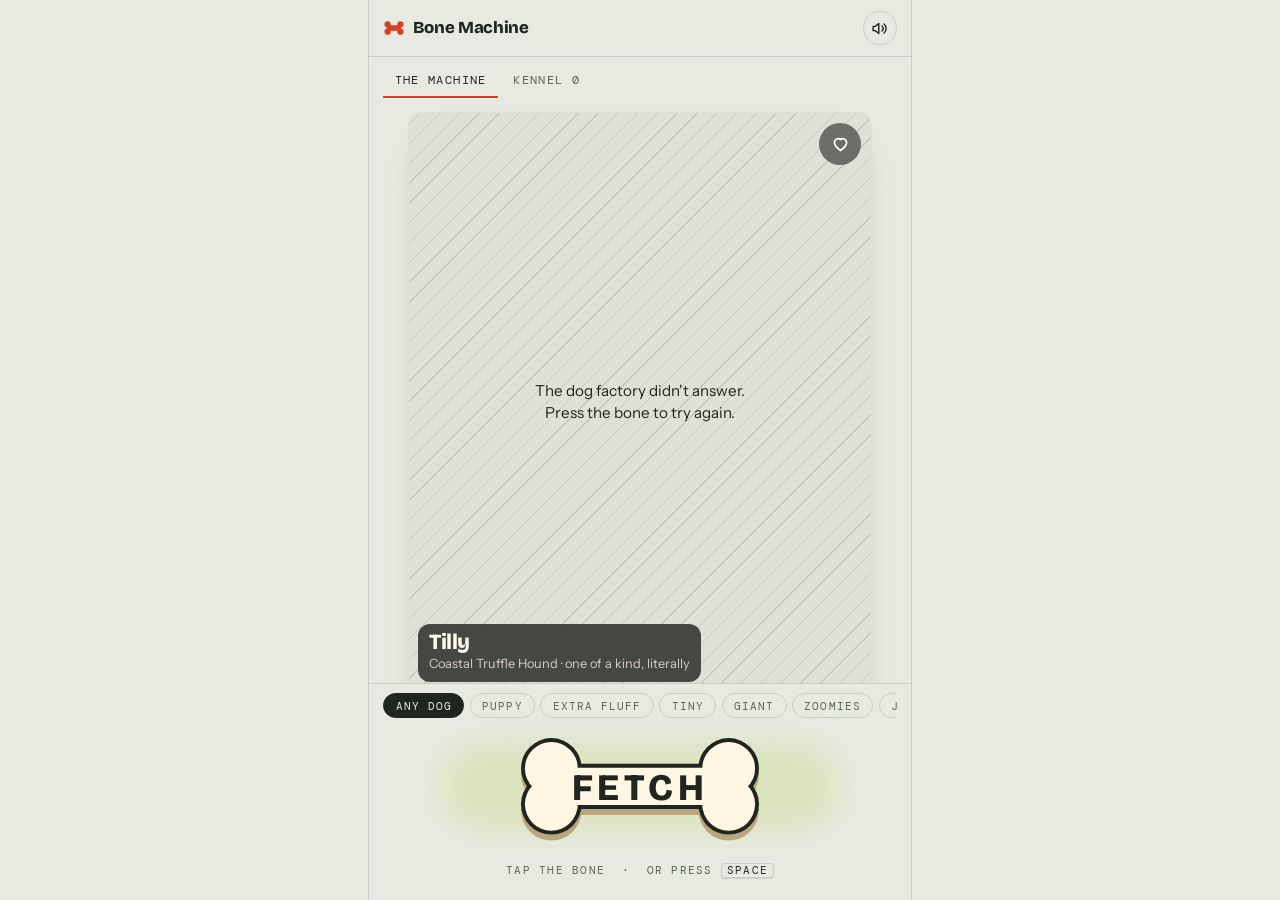
==== index.html @ 5a1c5f30 "Show the generated frame in full, uncropped The square plate was cropping the model's 4:5 output. Th" ====
<!doctype html>
<html lang="en">
<head>
<meta charset="utf-8">
<meta name="viewport" content="width=device-width, initial-scale=1, viewport-fit=cover">
<title>Bone Machine</title>
<meta name="description" content="Press the bone, invent a dog. Every dog is generated from scratch — none of them exist.">
<link rel="manifest" href="manifest.webmanifest">
<link rel="icon" href="icon.svg" type="image/svg+xml">
<meta name="apple-mobile-web-app-capable" content="yes">
<meta name="apple-mobile-web-app-title" content="Bone Machine">
<meta name="theme-color" media="(prefers-color-scheme: light)" content="#e8eae2">
<meta name="theme-color" media="(prefers-color-scheme: dark)" content="#171a16">
<link rel="preconnect" href="https://fonts.googleapis.com">
<link rel="preconnect" href="https://fonts.gstatic.com" crossorigin>
<link rel="preconnect" href="https://image.pollinations.ai">
<link rel="stylesheet" href="https://fonts.googleapis.com/css2?family=Bricolage+Grotesque:opsz,wght@12..96,700;12..96,800&family=DM+Mono:wght@400;500&family=Instrument+Sans:wght@400;500;600&display=swap">
<style>
:root {
  --app:        #e8eae2;
  --surface:    #fffdf7;
  --surface-2:  #dee1d6;
  --ink:        #20261f;
  --ink-soft:   #5a6357;
  --bone:       #fff6e3;
  --bone-edge:  #b9a87f;
  --hydrant:    #d93f26;
  --tennis:     #a8c92f;
  --hairline:   #20261f24;
  --shadow:     0 18px 40px -30px #000000a6;

  --display: "Bricolage Grotesque", "Trebuchet MS", system-ui, sans-serif;
  --body: "Instrument Sans", "Helvetica Neue", Arial, sans-serif;
  --mono: "DM Mono", ui-monospace, "SFMono-Regular", Menlo, monospace;

  --dock-h: 148px;
}

@media (prefers-color-scheme: dark) {
  :root:not([data-theme="light"]) {
    --app:       #171a16;
    --surface:   #21251e;
    --surface-2: #2b3027;
    --ink:       #eef1e7;
    --ink-soft:  #9aa393;
    --bone:      #f6ecd6;
    --bone-edge: #6f6449;
    --hydrant:   #f2664c;
    --tennis:    #c6e25c;
    --hairline:  #eef1e72e;
    --shadow:    0 18px 40px -28px #000000d0;
  }
}
:root[data-theme="dark"] {
  --app:       #171a16;
  --surface:   #21251e;
  --surface-2: #2b3027;
  --ink:       #eef1e7;
  --ink-soft:  #9aa393;
  --bone:      #f6ecd6;
  --bone-edge: #6f6449;
  --hydrant:   #f2664c;
  --tennis:    #c6e25c;
  --hairline:  #eef1e72e;
  --shadow:    0 18px 40px -28px #000000d0;
}

* { box-sizing: border-box; }
html, body { height: 100%; }

body {
  margin: 0;
  background: var(--app);
  color: var(--ink);
  font-family: var(--body);
  line-height: 1.45;
  -webkit-font-smoothing: antialiased;
  overscroll-behavior: none;
}

.app {
  height: 100dvh;
  display: grid;
  grid-template-rows: auto 1fr auto;
  max-width: 34rem;
  margin-inline: auto;
  border-inline: 1px solid var(--hairline);
  min-width: 0;
  overflow: hidden;
}
.app > * { min-width: 0; }
@media (max-width: 36rem) { .app { border-inline: 0; } }

/* ============ top bar ============ */
.topbar {
  display: flex;
  align-items: center;
  gap: .6rem;
  padding: .7rem .9rem;
  padding-top: max(.7rem, env(safe-area-inset-top));
  border-bottom: 1px solid var(--hairline);
  background: var(--app);
}
.wordmark {
  font-family: var(--display);
  font-weight: 800;
  font-size: 1.05rem;
  letter-spacing: -.02em;
  margin-right: auto;
  display: flex;
  align-items: center;
  gap: .45rem;
}
.wordmark svg { width: 22px; height: 22px; color: var(--hydrant); }

.icon-btn {
  appearance: none;
  border: 1px solid var(--hairline);
  background: transparent;
  color: var(--ink);
  border-radius: 999px;
  width: 34px;
  height: 34px;
  display: grid;
  place-items: center;
  cursor: pointer;
  padding: 0;
  transition: background .15s ease, color .15s ease;
}
.icon-btn:hover { background: var(--surface-2); }
.icon-btn svg { width: 17px; height: 17px; }
.icon-btn[aria-pressed="false"] { color: var(--ink-soft); }
.icon-btn:focus-visible, .chip:focus-visible, .tab:focus-visible { outline: 2px solid var(--hydrant); outline-offset: 2px; }

/* ============ tabs ============ */
.tabs {
  display: flex;
  gap: .25rem;
  padding: .55rem .9rem 0;
  background: var(--app);
}
.tab {
  appearance: none;
  border: 0;
  background: none;
  font: inherit;
  font-family: var(--mono);
  font-size: .72rem;
  letter-spacing: .12em;
  text-transform: uppercase;
  color: var(--ink-soft);
  padding: .4rem .7rem;
  border-radius: 999px 999px 0 0;
  cursor: pointer;
  border-bottom: 2px solid transparent;
}
.tab[aria-selected="true"] {
  color: var(--ink);
  border-bottom-color: var(--hydrant);
}

/* ============ stage ============ */
.view { overflow-y: auto; overflow-x: hidden; padding: .9rem; display: none; min-width: 0; }
.view[data-active="true"] { display: block; }

.card {
  /* width follows from the height available, so the 4:5 frame is never letterboxed */
  width: min(100%, calc((100dvh - 20rem) * 0.8));
  margin-inline: auto;
  background: var(--surface);
  border: 1px solid var(--hairline);
  border-radius: 14px;
  overflow: hidden;
  box-shadow: var(--shadow);
}

.plate {
  position: relative;
  /* matches the 896x1120 the model returns, so the whole frame shows uncropped */
  aspect-ratio: 4 / 5;
  background: var(--surface-2);
  overflow: hidden;
}
.plate img {
  position: absolute; inset: 0;
  width: 100%; height: 100%;
  object-fit: contain;
  opacity: 0;
  transition: opacity .5s ease;
}
.plate img.shown { opacity: 1; }

.hatch {
  position: absolute; inset: 0;
  display: grid;
  place-content: center;
  justify-items: center;
  gap: .8rem;
  text-align: center;
  padding: 1.5rem;
  background:
    repeating-linear-gradient(-45deg, transparent 0 13px, var(--hairline) 13px 14px),
    var(--surface-2);
  color: var(--ink-soft);
  font-family: var(--mono);
  font-size: .76rem;
  letter-spacing: .1em;
  text-transform: uppercase;
}
.hatch[hidden] { display: none; }
.hatch span { max-width: 24ch; }
.hatch.error { text-transform: none; letter-spacing: 0; font-family: var(--body); font-size: .95rem; color: var(--ink); }
.hatch.error .paw { display: none; }
.hatch.error .bar { display: none; }

.paw { width: 40px; height: 40px; color: var(--hydrant); animation: trot 1.05s ease-in-out infinite; }
@keyframes trot {
  0%, 100% { transform: translateY(2px) rotate(-9deg); opacity: .4; }
  50%      { transform: translateY(-7px) rotate(7deg); opacity: 1; }
}
.bar {
  width: min(190px, 60%);
  height: 4px;
  border-radius: 999px;
  background: var(--hairline);
  overflow: hidden;
}
.bar i {
  display: block;
  height: 100%;
  width: 38%;
  border-radius: 999px;
  background: var(--hydrant);
  animation: slide 1.5s ease-in-out infinite;
}
@keyframes slide {
  0%   { transform: translateX(-110%); }
  100% { transform: translateX(370%); }
}

.heart {
  position: absolute;
  top: .6rem; right: .6rem;
  width: 42px; height: 42px;
  border-radius: 999px;
  border: 0;
  cursor: pointer;
  display: grid;
  place-items: center;
  background: #0f120e8c;
  backdrop-filter: blur(6px);
  color: #fff;
  transition: transform .15s ease;
}
.heart svg { width: 21px; height: 21px; fill: none; stroke: currentColor; stroke-width: 2; }
.heart[aria-pressed="true"] { color: var(--hydrant); }
.heart[aria-pressed="true"] svg { fill: currentColor; }
.heart:active { transform: scale(.88); }
.heart:focus-visible { outline: 2px solid #fff; outline-offset: 2px; }

/* nameplate — sits on the photo so it never falls below the fold */
.ident {
  position: absolute;
  left: .55rem;
  bottom: .55rem;
  max-width: calc(100% - 1.1rem);
  padding: .45rem .7rem .5rem;
  border-radius: 12px;
  background: #0b0d0ab8;
  backdrop-filter: blur(8px);
  color: #fff9ec;
  pointer-events: none;
}
.dogname {
  font-family: var(--display);
  font-weight: 800;
  font-size: 1.35rem;
  line-height: 1.05;
  letter-spacing: -.02em;
  margin: 0;
  text-wrap: balance;
}
.breed {
  margin: .1rem 0 0;
  color: #fff9ecc4;
  font-size: .8rem;
}

/* trait meters */
.traits {
  display: grid;
  grid-template-columns: 1fr 1fr;
  gap: .45rem .9rem;
  padding: .7rem .95rem .2rem;
}
.trait { display: grid; grid-template-columns: 1fr auto; gap: .15rem .5rem; align-items: center; }
.trait span {
  font-family: var(--mono);
  font-size: .64rem;
  letter-spacing: .12em;
  text-transform: uppercase;
  color: var(--ink-soft);
}
.trait b {
  font-family: var(--mono);
  font-size: .64rem;
  font-weight: 500;
  font-variant-numeric: tabular-nums;
  color: var(--ink);
}
.meter {
  grid-column: 1 / -1;
  height: 5px;
  border-radius: 999px;
  background: var(--surface-2);
  overflow: hidden;
}
.meter i { display: block; height: 100%; border-radius: 999px; background: var(--tennis); transition: width .5s ease; }

.papers {
  display: flex;
  flex-wrap: wrap;
  gap: .4rem;
  padding: .75rem .95rem .95rem;
}
.stat {
  font-family: var(--mono);
  font-size: .66rem;
  letter-spacing: .08em;
  text-transform: uppercase;
  color: var(--ink-soft);
  border: 1px solid var(--hairline);
  border-radius: 999px;
  padding: .25rem .6rem;
  font-variant-numeric: tabular-nums;
}
.stat b { color: var(--ink); font-weight: 500; }

.rowactions {
  display: flex;
  gap: .5rem;
  padding: 0 .95rem .95rem;
}
.ghost {
  flex: 1;
  appearance: none;
  border: 1px solid var(--hairline);
  background: transparent;
  color: var(--ink);
  border-radius: 10px;
  padding: .55rem;
  font: inherit;
  font-size: .85rem;
  cursor: pointer;
  display: flex;
  align-items: center;
  justify-content: center;
  gap: .4rem;
  transition: background .15s ease;
}
.ghost:hover { background: var(--surface-2); }
.ghost:focus-visible { outline: 2px solid var(--hydrant); outline-offset: 2px; }
.ghost svg { width: 15px; height: 15px; }

.recipe {
  width: min(100%, calc((100dvh - 20rem) * 0.8));
  margin: .8rem auto 0;
  padding: .7rem .8rem;
  border: 1px dashed var(--hairline);
  border-radius: 10px;
  font-size: .82rem;
  color: var(--ink-soft);
}
.recipe summary {
  cursor: pointer;
  font-family: var(--mono);
  font-size: .68rem;
  letter-spacing: .12em;
  text-transform: uppercase;
  color: var(--ink);
}
.recipe p { margin: .5rem 0 0; }

/* ============ kennel ============ */
.kennel-grid {
  display: grid;
  grid-template-columns: repeat(auto-fill, minmax(8.5rem, 1fr));
  gap: .65rem;
}
.pup {
  position: relative;
  border: 1px solid var(--hairline);
  border-radius: 12px;
  overflow: hidden;
  background: var(--surface);
  text-align: left;
  padding: 0;
  cursor: pointer;
  font: inherit;
  color: inherit;
  transition: transform .15s ease;
}
.pup:hover { transform: translateY(-3px); }
.pup:focus-visible { outline: 2px solid var(--hydrant); outline-offset: 2px; }
.pup img { width: 100%; aspect-ratio: 1; object-fit: cover; display: block; background: var(--surface-2); }
.pup .who { padding: .45rem .55rem .6rem; }
.pup .who strong { display: block; font-family: var(--display); font-size: .95rem; font-weight: 700; }
.pup .who em { font-style: normal; font-size: .72rem; color: var(--ink-soft); }
.pup .drop {
  position: absolute; top: .35rem; right: .35rem;
  width: 26px; height: 26px; border-radius: 999px;
  border: 0; cursor: pointer;
  background: #0f120eaa; color: #fff;
  display: grid; place-items: center;
  font-size: .8rem; line-height: 1;
}
.empty {
  text-align: center;
  color: var(--ink-soft);
  padding: 3rem 1rem;
  font-size: .95rem;
}
.empty svg { width: 46px; height: 46px; color: var(--bone-edge); margin-bottom: .6rem; }

/* ============ dock ============ */
.dock {
  border-top: 1px solid var(--hairline);
  background: var(--app);
  padding: .55rem .9rem max(.7rem, env(safe-area-inset-bottom));
  display: flex;
  flex-direction: column;
  align-items: center;
  gap: .5rem;
}

.mix {
  display: flex;
  min-width: 0;
  gap: .35rem;
  width: 100%;
  overflow-x: auto;
  scrollbar-width: none;
  padding-bottom: .1rem;
}
.mix::-webkit-scrollbar { display: none; }
.chip {
  flex: none;
  appearance: none;
  border: 1px solid var(--hairline);
  background: transparent;
  color: var(--ink-soft);
  border-radius: 999px;
  padding: .28rem .7rem;
  font-family: var(--mono);
  font-size: .68rem;
  letter-spacing: .1em;
  text-transform: uppercase;
  cursor: pointer;
}
.chip[aria-pressed="true"] {
  background: var(--ink);
  border-color: var(--ink);
  color: var(--app);
}

.bonewrap { position: relative; display: grid; place-items: center; width: 100%; }
.bonewrap::before {
  content: "";
  position: absolute;
  width: 78%;
  height: 74%;
  border-radius: 999px;
  background: var(--tennis);
  opacity: .22;
  filter: blur(18px);
  animation: breathe 2.8s ease-in-out infinite;
}
.bonewrap.busy::before { animation: none; opacity: .1; }
@keyframes breathe {
  0%, 100% { transform: scale(.92); opacity: .16; }
  50%      { transform: scale(1.05); opacity: .32; }
}

.bone {
  position: relative;
  appearance: none;
  border: 0;
  background: none;
  padding: 0;
  cursor: pointer;
  width: min(17.5rem, 74vw);
  color: var(--bone);
  filter: drop-shadow(0 6px 0 var(--bone-edge));
  transition: transform .12s ease, filter .12s ease;
}
.bone svg { display: block; width: 100%; height: auto; }
.bone .outline { fill: var(--ink); }
.bone .body { fill: currentColor; }
.bone .word {
  fill: var(--ink);
  font-family: var(--display);
  font-weight: 800;
  font-size: 48px;
  letter-spacing: .12em;
  text-anchor: middle;
}
.bone:hover { transform: translateY(-2px) rotate(-1.4deg); }
.bone:active { transform: translateY(5px) scaleY(.93); filter: drop-shadow(0 1px 0 var(--bone-edge)); }
.bone:focus-visible { outline: 3px solid var(--hydrant); outline-offset: 7px; border-radius: 999px; }
.bone[disabled] { cursor: progress; opacity: .5; }

.hint {
  font-family: var(--mono);
  font-size: .66rem;
  letter-spacing: .12em;
  text-transform: uppercase;
  color: var(--ink-soft);
}
kbd {
  font-family: var(--mono);
  border: 1px solid var(--hairline);
  border-bottom-width: 2px;
  border-radius: 4px;
  padding: 0 .3rem;
  color: var(--ink);
}

/* ============ toast ============ */
.toast {
  position: fixed;
  left: 50%;
  bottom: calc(var(--dock-h) + 1rem);
  transform: translate(-50%, 12px);
  background: var(--ink);
  color: var(--app);
  font-size: .85rem;
  padding: .5rem .9rem;
  border-radius: 999px;
  opacity: 0;
  pointer-events: none;
  transition: opacity .25s ease, transform .25s ease;
  z-index: 10;
}
.toast.up { opacity: 1; transform: translate(-50%, 0); }

@media (prefers-reduced-motion: reduce) {
  *, *::before, *::after {
    animation-duration: .001ms !important;
    animation-iteration-count: 1 !important;
    transition-duration: .001ms !important;
  }
  .bone:hover, .pup:hover { transform: none; }
}
</style>
</head>
<body>
<div class="app">

  <header class="topbar">
    <div class="wordmark">
      <svg viewBox="0 0 24 24" aria-hidden="true">
        <circle cx="5" cy="8" r="3.4" fill="currentColor"></circle>
        <circle cx="5" cy="16" r="3.4" fill="currentColor"></circle>
        <circle cx="19" cy="8" r="3.4" fill="currentColor"></circle>
        <circle cx="19" cy="16" r="3.4" fill="currentColor"></circle>
        <rect x="4" y="9" width="16" height="6" rx="3" fill="currentColor"></rect>
      </svg>
      Bone Machine
    </div>
    <button class="icon-btn" id="soundBtn" aria-pressed="true" title="Squeak on / off" aria-label="Squeak on or off">
      <svg id="soundIcon" viewBox="0 0 24 24" fill="none" stroke="currentColor" stroke-width="2" stroke-linecap="round" stroke-linejoin="round">
        <path d="M11 5 6 9H3v6h3l5 4z"></path>
        <path id="waves" d="M15.5 8.5a5 5 0 0 1 0 7M18.5 5.5a9 9 0 0 1 0 13"></path>
        <path id="mute" d="M16 9l5 6M21 9l-5 6" style="display:none"></path>
      </svg>
    </button>
  </header>

  <nav class="tabs" role="tablist">
    <button class="tab" id="tabStage" role="tab" aria-selected="true" aria-controls="viewStage">The machine</button>
    <button class="tab" id="tabKennel" role="tab" aria-selected="false" aria-controls="viewKennel">Kennel <span id="kennelCount">0</span></button>
  </nav>

  <main style="overflow:hidden">
    <section class="view" id="viewStage" role="tabpanel" aria-labelledby="tabStage" data-active="true" style="height:100%">
      <article class="card">
        <div class="plate">
          <img id="photo" alt="">
          <div class="hatch" id="hatch">
            <svg class="paw" viewBox="0 0 24 24" aria-hidden="true">
              <ellipse cx="12" cy="16.5" rx="6.2" ry="5" fill="currentColor"></ellipse>
              <circle cx="4.8" cy="10.2" r="2.5" fill="currentColor"></circle>
              <circle cx="9.4" cy="6.4" r="2.6" fill="currentColor"></circle>
              <circle cx="14.6" cy="6.4" r="2.6" fill="currentColor"></circle>
              <circle cx="19.2" cy="10.2" r="2.5" fill="currentColor"></circle>
            </svg>
            <span id="hatchText">Warming up the machine…</span>
            <div class="bar"><i></i></div>
          </div>
          <button class="heart" id="heartBtn" aria-pressed="false" aria-label="Adopt this dog">
            <svg viewBox="0 0 24 24" aria-hidden="true">
              <path d="M12 20s-7-4.6-7-9.6A4.4 4.4 0 0 1 12 7.4a4.4 4.4 0 0 1 7 3C19 15.4 12 20 12 20z"></path>
            </svg>
          </button>

        <div class="ident">
          <h1 class="dogname" id="dogName">&nbsp;</h1>
          <p class="breed" id="dogBreed">&nbsp;</p>
        </div>
        </div>

        <div class="traits" id="traits"></div>

        <div class="papers">
          <span class="stat">Seed <b id="seedTag">—</b></span>
          <span class="stat">Fetched <b id="countTag">000</b></span>
          <span class="stat">Existence <b>0%</b></span>
        </div>

        <div class="rowactions">
          <button class="ghost" id="saveBtn">
            <svg viewBox="0 0 24 24" fill="none" stroke="currentColor" stroke-width="2" stroke-linecap="round" stroke-linejoin="round"><path d="M12 4v11m0 0 4-4m-4 4-4-4M5 19h14"></path></svg>
            Save photo
          </button>
          <button class="ghost" id="linkBtn">
            <svg viewBox="0 0 24 24" fill="none" stroke="currentColor" stroke-width="2" stroke-linecap="round" stroke-linejoin="round"><path d="M10 13a5 5 0 0 0 7 0l3-3a5 5 0 0 0-7-7l-1 1"></path><path d="M14 11a5 5 0 0 0-7 0l-3 3a5 5 0 0 0 7 7l1-1"></path></svg>
            Copy link
          </button>
        </div>
      </article>

      <details class="recipe">
        <summary>The recipe</summary>
        <p id="recipeText">Every dog starts as a sentence. This one hasn't been written yet.</p>
      </details>
    </section>

    <section class="view" id="viewKennel" role="tabpanel" aria-labelledby="tabKennel" style="height:100%">
      <div class="kennel-grid" id="kennelGrid"></div>
      <div class="empty" id="kennelEmpty">
        <svg viewBox="0 0 24 24" aria-hidden="true">
          <circle cx="5" cy="8" r="3.4" fill="currentColor"></circle>
          <circle cx="5" cy="16" r="3.4" fill="currentColor"></circle>
          <circle cx="19" cy="8" r="3.4" fill="currentColor"></circle>
          <circle cx="19" cy="16" r="3.4" fill="currentColor"></circle>
          <rect x="4" y="9" width="16" height="6" rx="3" fill="currentColor"></rect>
        </svg>
        <p>No dogs adopted yet.<br>Tap the heart on one you like and it lives here.</p>
      </div>
    </section>
  </main>

  <footer class="dock">
    <div class="mix" id="mix" role="group" aria-label="Steer the machine">
      <button class="chip" data-mix="any" aria-pressed="true">Any dog</button>
      <button class="chip" data-mix="puppy" aria-pressed="false">Puppy</button>
      <button class="chip" data-mix="fluffy" aria-pressed="false">Extra fluff</button>
      <button class="chip" data-mix="tiny" aria-pressed="false">Tiny</button>
      <button class="chip" data-mix="giant" aria-pressed="false">Giant</button>
      <button class="chip" data-mix="zoomies" aria-pressed="false">Zoomies</button>
      <button class="chip" data-mix="wet" aria-pressed="false">Just bathed</button>
    </div>

    <div class="bonewrap" id="bonewrap">
      <button class="bone" id="boneBtn" aria-label="Generate a new dog">
        <svg viewBox="0 0 360 150" role="presentation">
          <g class="outline">
            <circle cx="66"  cy="52" r="39"></circle>
            <circle cx="66"  cy="98" r="39"></circle>
            <circle cx="294" cy="52" r="39"></circle>
            <circle cx="294" cy="98" r="39"></circle>
            <rect x="52" y="46" width="256" height="58" rx="29"></rect>
          </g>
          <g class="body">
            <circle cx="66"  cy="52" r="34"></circle>
            <circle cx="66"  cy="98" r="34"></circle>
            <circle cx="294" cy="52" r="34"></circle>
            <circle cx="294" cy="98" r="34"></circle>
            <rect x="56" y="51" width="248" height="48" rx="24"></rect>
          </g>
          <text class="word" x="180" y="76" dominant-baseline="central">FETCH</text>
        </svg>
      </button>
    </div>

    <p class="hint" id="hint">Tap the bone &nbsp;·&nbsp; or press <kbd>space</kbd></p>
  </footer>
</div>

<div class="toast" id="toast" role="status" aria-live="polite"></div>

<script>
(function () {
  "use strict";

  /* ------------------------------------------------------------------
   * The generator. Swap this one function to use a different image model
   * — everything downstream only needs a URL that resolves to an image.
   * ------------------------------------------------------------------ */
  function imageUrl(prompt, seed) {
    return "https://image.pollinations.ai/prompt/" + encodeURIComponent(prompt) +
           "?width=896&height=1120&seed=" + seed + "&model=flux&nologo=true&referrer=bonemachine";
  }

  var LOAD_TIMEOUT = 60000;
  var STORE_KEY = "bonemachine.kennel.v1";
  var SOUND_KEY = "bonemachine.squeak";

  /* ---------------------------- vocabulary ---------------------------- */
  var NAMES = ["Biscuit","Marlow","Pepper","Juniper","Waffle","Tuck","Olive","Bramble","Ziggy","Miso",
               "Clover","Rooster","Noodle","Pickle","Sable","Fig","Comet","Hazel","Dumpling","Rye",
               "Moss","Tilly","Bandit","Maple","Gus","Poppy","Otto","Nimbus","Chowder","Wren"];
  var BREED_A = ["Alpine","Coastal","Highland","Velvet","Dusty","Northern","Meadow","Harbor","Autumn",
                 "Marbled","Copper","Midnight","Wandering","Royal","Little","Storm","Sunday"];
  var BREED_B = ["Truffle","Cloud","Thistle","Biscuit","Lantern","Willow","Pebble","Moss","Ember",
                 "Barley","Feather","Bramble","Comet","Honey","Kettle"];
  var BREED_C = ["Hound","Retriever","Spaniel","Terrier","Shepherd","Collie","Setter","Corgi",
                 "Mastiff","Whippet","Doodle","Pointer","Sheepdog"];

  var COATS  = ["long shaggy fur","tight curls","a short velvety coat","a wiry scruffy coat",
                "silky feathered fur","a dense double coat","wavy fleecy fur"];
  var COLORS = ["caramel","silver-grey","inky black with a white blaze","ginger red","chocolate brown",
                "cream and apricot","brindle","speckled blue merle","sandy gold","soot-and-snow patches"];
  var EARS   = ["big floppy ears","perky triangular ears","one ear up and one ear flopped over",
                "tufted feathery ears","small round ears"];
  var SIZES  = ["a tiny lap-sized","a compact medium-sized","a big burly","a lanky long-legged","a stocky barrel-chested"];
  var SCENES = ["sitting in tall summer grass","on a weathered wooden porch","in a sunlit kitchen",
                "on a foggy beach","among fallen autumn leaves","on a quiet city sidewalk",
                "in a field of fresh snow","curled on a wool blanket"];
  var LIGHTS = ["golden hour backlight","soft overcast daylight","warm window light",
                "crisp morning sun","moody blue-hour light"];
  var SHOTS  = ["85mm portrait lens, shallow depth of field","35mm documentary shot",
                "close-up of the face","low eye-level angle"];
  var MOODS  = ["head tilted in curiosity","mid-yawn","tongue out, grinning",
                "alert and serious","sleepy half-closed eyes","ears pricked at something offscreen"];

  var MIXES = {
    any:     {},
    puppy:   { size: "a roly-poly puppy-sized", extra: "very young puppy, oversized paws" },
    fluffy:  { coat: "enormously fluffy cloud-like fur", extra: "freshly groomed, fur catching the light" },
    tiny:    { size: "a palm-sized teacup", extra: "comically small next to everyday objects" },
    giant:   { size: "an enormous bear-sized", extra: "towering, heavy-boned, gentle giant" },
    zoomies: { extra: "sprinting at full tilt, ears flying, motion blur in the background", mood: "wild-eyed with joy" },
    wet:     { extra: "soaking wet after a bath, fur plastered down, wrapped in a striped towel", mood: "deeply unimpressed" }
  };

  /* ---------------------------- tiny helpers ---------------------------- */
  function mulberry32(a) {
    return function () {
      a |= 0; a = a + 0x6D2B79F5 | 0;
      var t = Math.imul(a ^ a >>> 15, 1 | a);
      t = t + Math.imul(t ^ t >>> 7, 61 | t) ^ t;
      return ((t ^ t >>> 14) >>> 0) / 4294967296;
    };
  }
  function pick(rand, list) { return list[Math.floor(rand() * list.length)]; }
  function between(rand, lo, hi) { return lo + Math.floor(rand() * (hi - lo + 1)); }

  /* ---------------------------- invent a dog ---------------------------- */
  function invent(seed, mixKey) {
    var rand = mulberry32(seed);
    var mix = MIXES[mixKey] || {};

    var size  = mix.size || pick(rand, SIZES);
    var coat  = mix.coat || pick(rand, COATS);
    var color = pick(rand, COLORS);
    var ears  = pick(rand, EARS);
    var mood  = mix.mood || pick(rand, MOODS);
    var scene = pick(rand, SCENES);
    var light = pick(rand, LIGHTS);
    var shot  = pick(rand, SHOTS);

    var prompt = "photorealistic photograph of " + size + " dog with " + coat + ", " + color +
      ", " + ears + ", " + mood + ", " + scene + ", " + light + ", " + shot +
      (mix.extra ? ", " + mix.extra : "") +
      ", candid pet photography, sharp focus on the eyes, detailed fur, natural colours, no text, no watermark";

    return {
      seed: seed,
      mix: mixKey,
      name: pick(rand, NAMES),
      breed: pick(rand, BREED_A) + " " + pick(rand, BREED_B) + " " + pick(rand, BREED_C),
      prompt: prompt,
      blurb: "One " + size.replace(/^an? /, "") + " dog, " + coat + " in " + color + ", " + mood + ", " + scene + ".",
      traits: [
        ["Fluff",   between(rand, 20, 100)],
        ["Zoomies", between(rand, 10, 100)],
        ["Bark",    between(rand, 5, 100)],
        ["Snacks",  between(rand, 60, 100)]
      ],
      url: imageUrl(prompt, seed)
    };
  }

  /* ---------------------------- elements ---------------------------- */
  var el = {};
  ["photo","hatch","hatchText","heartBtn","dogName","dogBreed","traits","seedTag","countTag",
   "saveBtn","linkBtn","recipeText","boneBtn","bonewrap","hint","toast","mix","soundBtn",
   "kennelGrid","kennelEmpty","kennelCount","tabStage","tabKennel","viewStage","viewKennel",
   "waves","mute"].forEach(function (id) { el[id] = document.getElementById(id); });

  var current = null;
  var queued = null;      // a dog already generated and waiting in the wings
  var busy = false;
  var fetched = 0;
  var mixKey = "any";
  var squeakOn = true;
  var kennel = [];

  /* ---------------------------- storage ---------------------------- */
  function loadKennel() {
    try {
      var raw = localStorage.getItem(STORE_KEY);
      kennel = raw ? JSON.parse(raw) : [];
      if (!Array.isArray(kennel)) kennel = [];
    } catch (e) { kennel = []; }
  }
  function saveKennel() {
    try { localStorage.setItem(STORE_KEY, JSON.stringify(kennel.slice(0, 60))); } catch (e) {}
  }

  /* ---------------------------- squeak ---------------------------- */
  var audio = null;
  function squeak() {
    if (!squeakOn) return;
    try {
      var Ctx = window.AudioContext || window.webkitAudioContext;
      if (!Ctx) return;
      audio = audio || new Ctx();
      if (audio.state === "suspended") audio.resume();
      var t = audio.currentTime;
      var osc = audio.createOscillator();
      var gain = audio.createGain();
      osc.type = "triangle";
      osc.frequency.setValueAtTime(520, t);
      osc.frequency.exponentialRampToValueAtTime(1180, t + 0.07);
      osc.frequency.exponentialRampToValueAtTime(430, t + 0.2);
      gain.gain.setValueAtTime(0.0001, t);
      gain.gain.exponentialRampToValueAtTime(0.16, t + 0.02);
      gain.gain.exponentialRampToValueAtTime(0.0001, t + 0.24);
      osc.connect(gain).connect(audio.destination);
      osc.start(t);
      osc.stop(t + 0.26);
    } catch (e) { /* a silent squeak is not worth an error */ }
  }

  /* ---------------------------- toast ---------------------------- */
  var toastTimer = null;
  function toast(message) {
    el.toast.textContent = message;
    el.toast.classList.add("up");
    clearTimeout(toastTimer);
    toastTimer = setTimeout(function () { el.toast.classList.remove("up"); }, 2200);
  }

  /* ---------------------------- loading chatter ---------------------------- */
  var CHATTER = ["Choosing a snout…", "Growing fur…", "Attaching ears…", "Adding a wet nose…",
                 "Teaching it to sit…", "Fluffing the tail…", "Adjusting the floof…", "Almost a dog…"];
  var chatterTimer = null;
  function startChatter() {
    var i = 0;
    el.hatchText.textContent = CHATTER[0];
    clearInterval(chatterTimer);
    chatterTimer = setInterval(function () {
      i = (i + 1) % CHATTER.length;
      el.hatchText.textContent = CHATTER[i];
    }, 1900);
  }
  function stopChatter() { clearInterval(chatterTimer); }

  /* ---------------------------- image loading ---------------------------- */
  function loadImage(url) {
    return new Promise(function (resolve, reject) {
      var img = new Image();
      var timer = setTimeout(function () {
        img.src = "";
        reject(new Error("timeout"));
      }, LOAD_TIMEOUT);
      img.onload = function () { clearTimeout(timer); resolve(url); };
      img.onerror = function () { clearTimeout(timer); reject(new Error("failed")); };
      img.src = url;
    });
  }

  /* ---------------------------- rendering ---------------------------- */
  function renderIdent(dog) {
    el.dogName.textContent = dog.name;
    el.dogBreed.textContent = dog.breed + " · one of a kind, literally";
    el.seedTag.textContent = dog.seed;
    el.recipeText.textContent = dog.blurb;
    el.traits.innerHTML = "";
    dog.traits.forEach(function (pair) {
      var wrap = document.createElement("div");
      wrap.className = "trait";
      var label = document.createElement("span");
      label.textContent = pair[0];
      var value = document.createElement("b");
      value.textContent = pair[1];
      var meter = document.createElement("div");
      meter.className = "meter";
      var fill = document.createElement("i");
      fill.style.width = pair[1] + "%";
      meter.appendChild(fill);
      wrap.appendChild(label);
      wrap.appendChild(value);
      wrap.appendChild(meter);
      el.traits.appendChild(wrap);
    });
    el.heartBtn.setAttribute("aria-pressed", String(isAdopted(dog.seed)));
  }

  function showDog(dog, countIt) {
    current = dog;
    stopChatter();
    el.hatch.hidden = true;
    el.hatch.classList.remove("error");
    el.photo.classList.remove("shown");
    el.photo.src = dog.url;
    el.photo.alt = dog.name + ", " + dog.breed + ". " + dog.blurb;
    requestAnimationFrame(function () { el.photo.classList.add("shown"); });
    renderIdent(dog);
    if (countIt) {
      fetched += 1;
      el.countTag.textContent = String(fetched).padStart(3, "0");
    }
  }

  function showWaiting(dog) {
    el.photo.classList.remove("shown");
    el.hatch.hidden = false;
    el.hatch.classList.remove("error");
    startChatter();
    renderIdent(dog);
    el.heartBtn.setAttribute("aria-pressed", "false");
  }

  function showError(message) {
    stopChatter();
    el.hatch.hidden = false;
    el.hatch.classList.add("error");
    el.hatchText.textContent = message;
  }

  /* ---------------------------- the main loop ---------------------------- */
  function newSeed() { return Math.floor(Math.random() * 1e9); }

  function warmNext() {
    var dog = invent(newSeed(), mixKey);
    queued = null;
    loadImage(dog.url).then(function () { queued = dog; }, function () { queued = null; });
  }

  function fetchDog() {
    if (busy) return;
    busy = true;
    el.boneBtn.disabled = true;
    el.bonewrap.classList.add("busy");
    squeak();

    // a dog waiting in the wings appears instantly; otherwise we generate now
    if (queued && queued.mix === mixKey) {
      showDog(queued, true);
      queued = null;
      busy = false;
      el.boneBtn.disabled = false;
      el.bonewrap.classList.remove("busy");
      warmNext();
      return;
    }

    var dog = invent(newSeed(), mixKey);
    showWaiting(dog);

    loadImage(dog.url)
      .then(function () {
        showDog(dog, true);
        warmNext();
      })
      .catch(function (err) {
        showError(err.message === "timeout"
          ? "That one took too long to draw. Press the bone to try again."
          : "The dog factory didn't answer. Check your connection and press the bone again.");
      })
      .then(function () {
        busy = false;
        el.boneBtn.disabled = false;
        el.bonewrap.classList.remove("busy");
      });
  }

  /* ---------------------------- adopting ---------------------------- */
  function isAdopted(seed) {
    return kennel.some(function (d) { return d.seed === seed; });
  }
  function toggleAdopt() {
    if (!current) return;
    if (isAdopted(current.seed)) {
      kennel = kennel.filter(function (d) { return d.seed !== current.seed; });
      el.heartBtn.setAttribute("aria-pressed", "false");
      toast(current.name + " left the kennel");
    } else {
      kennel.unshift({
        seed: current.seed, name: current.name, breed: current.breed,
        url: current.url, blurb: current.blurb, traits: current.traits, mix: current.mix
      });
      el.heartBtn.setAttribute("aria-pressed", "true");
      toast(current.name + " adopted");
    }
    saveKennel();
    renderKennel();
  }

  function renderKennel() {
    el.kennelCount.textContent = kennel.length;
    el.kennelGrid.innerHTML = "";
    el.kennelEmpty.style.display = kennel.length ? "none" : "block";

    kennel.forEach(function (dog) {
      var card = document.createElement("button");
      card.className = "pup";
      card.type = "button";
      card.setAttribute("aria-label", "Show " + dog.name + " on the machine");

      var img = new Image();
      img.src = dog.url;
      img.alt = "";
      img.loading = "lazy";

      var who = document.createElement("div");
      who.className = "who";
      var strong = document.createElement("strong");
      strong.textContent = dog.name;
      var em = document.createElement("em");
      em.textContent = dog.breed;
      who.appendChild(strong);
      who.appendChild(em);

      var drop = document.createElement("button");
      drop.className = "drop";
      drop.type = "button";
      drop.textContent = "×";
      drop.setAttribute("aria-label", "Remove " + dog.name + " from the kennel");
      drop.addEventListener("click", function (event) {
        event.stopPropagation();
        kennel = kennel.filter(function (d) { return d.seed !== dog.seed; });
        saveKennel();
        renderKennel();
        if (current && current.seed === dog.seed) el.heartBtn.setAttribute("aria-pressed", "false");
        toast(dog.name + " left the kennel");
      });

      card.appendChild(img);
      card.appendChild(who);
      card.appendChild(drop);
      card.addEventListener("click", function () {
        showDog(dog, false);
        selectTab("stage");
      });
      el.kennelGrid.appendChild(card);
    });
  }

  /* ---------------------------- tabs ---------------------------- */
  function selectTab(which) {
    var stage = which === "stage";
    el.tabStage.setAttribute("aria-selected", String(stage));
    el.tabKennel.setAttribute("aria-selected", String(!stage));
    el.viewStage.dataset.active = String(stage);
    el.viewKennel.dataset.active = String(!stage);
  }
  el.tabStage.addEventListener("click", function () { selectTab("stage"); });
  el.tabKennel.addEventListener("click", function () { selectTab("kennel"); });

  /* ---------------------------- actions ---------------------------- */
  el.boneBtn.addEventListener("click", fetchDog);
  el.heartBtn.addEventListener("click", toggleAdopt);

  el.saveBtn.addEventListener("click", function () {
    if (!current) return;
    fetch(current.url)
      .then(function (r) { return r.blob(); })
      .then(function (blob) {
        var href = URL.createObjectURL(blob);
        var a = document.createElement("a");
        a.href = href;
        a.download = current.name.toLowerCase() + "-" + current.seed + ".jpg";
        document.body.appendChild(a);
        a.click();
        a.remove();
        setTimeout(function () { URL.revokeObjectURL(href); }, 1000);
        toast("Saved " + current.name);
      })
      .catch(function () {
        window.open(current.url, "_blank", "noopener");
      });
  });

  el.linkBtn.addEventListener("click", function () {
    if (!current) return;
    var write = navigator.clipboard && navigator.clipboard.writeText
      ? navigator.clipboard.writeText(current.url)
      : Promise.reject();
    write.then(
      function () { toast("Link copied — same seed, same dog"); },
      function () { window.open(current.url, "_blank", "noopener"); }
    );
  });

  el.mix.addEventListener("click", function (event) {
    var chip = event.target.closest(".chip");
    if (!chip) return;
    mixKey = chip.dataset.mix;
    Array.prototype.forEach.call(el.mix.querySelectorAll(".chip"), function (c) {
      c.setAttribute("aria-pressed", String(c === chip));
    });
    queued = null;          // the waiting dog no longer matches the mix
    warmNext();
    toast(chip.textContent.trim() + " it is");
  });

  el.soundBtn.addEventListener("click", function () {
    squeakOn = !squeakOn;
    el.soundBtn.setAttribute("aria-pressed", String(squeakOn));
    el.waves.style.display = squeakOn ? "" : "none";
    el.mute.style.display = squeakOn ? "none" : "";
    try { localStorage.setItem(SOUND_KEY, squeakOn ? "1" : "0"); } catch (e) {}
    if (squeakOn) squeak();
  });

  document.addEventListener("keydown", function (event) {
    var tag = document.activeElement && document.activeElement.tagName;
    if (tag === "INPUT" || tag === "TEXTAREA") return;

    if (event.code === "Space" || event.key === " ") {
      event.preventDefault();
      if (document.activeElement !== el.boneBtn) fetchDog();
    } else if (event.key === "f" || event.key === "F") {
      toggleAdopt();
    }
  });

  /* ---------------------------- start ---------------------------- */
  try {
    squeakOn = localStorage.getItem(SOUND_KEY) !== "0";
  } catch (e) {}
  el.soundBtn.setAttribute("aria-pressed", String(squeakOn));
  el.waves.style.display = squeakOn ? "" : "none";
  el.mute.style.display = squeakOn ? "none" : "";

  loadKennel();
  renderKennel();

  var first = invent(newSeed(), mixKey);
  showWaiting(first);
  busy = true;
  el.boneBtn.disabled = true;
  loadImage(first.url)
    .then(function () { showDog(first, true); warmNext(); })
    .catch(function () { showError("The dog factory didn't answer. Press the bone to try again."); })
    .then(function () { busy = false; el.boneBtn.disabled = false; });
})();
</script>
</body>
</html>
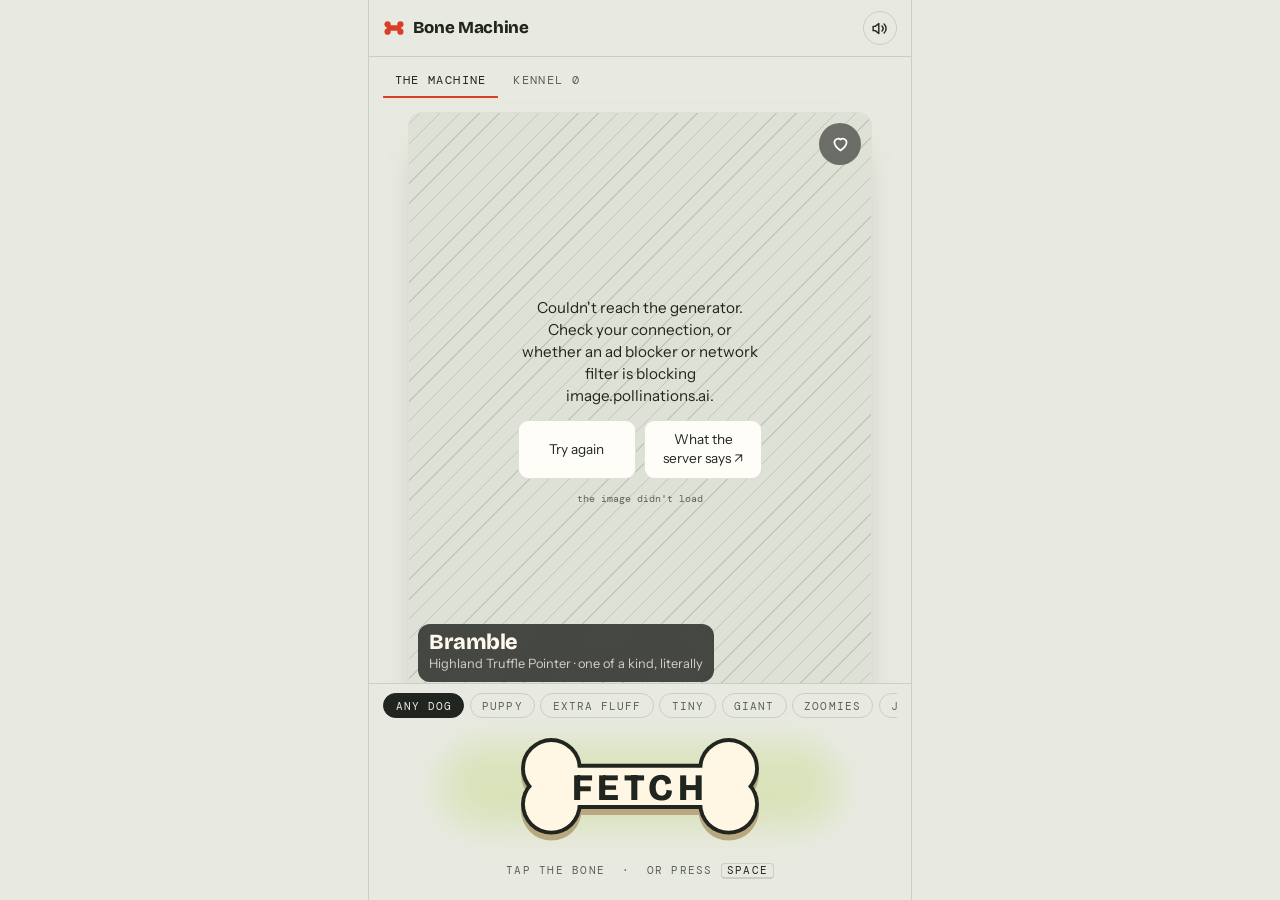
==== commit ebbbb83d: "Diagnose and recover from generator failures The single request shape gave up silently on any failur" ====
--- a/index.html
+++ b/index.html
@@ -213,6 +213,20 @@
 .hatch.error .paw { display: none; }
 .hatch.error .bar { display: none; }
 
+.fixit { display: flex; gap: .5rem; width: min(22rem, 100%); }
+.fixit[hidden] { display: none; }
+.fixit .ghost { background: var(--surface); text-decoration: none; }
+.detail {
+  font-family: var(--mono);
+  font-size: .64rem;
+  letter-spacing: 0;
+  text-transform: none;
+  color: var(--ink-soft);
+  max-width: 28ch;
+  overflow-wrap: anywhere;
+}
+.hatch:not(.error) .fixit, .hatch:not(.error) .detail { display: none; }
+
 .paw { width: 40px; height: 40px; color: var(--hydrant); animation: trot 1.05s ease-in-out infinite; }
 @keyframes trot {
   0%, 100% { transform: translateY(2px) rotate(-9deg); opacity: .4; }
@@ -596,6 +610,11 @@
             </svg>
             <span id="hatchText">Warming up the machine…</span>
             <div class="bar"><i></i></div>
+            <div class="fixit" id="fixit" hidden>
+              <button class="ghost" type="button" id="retryBtn">Try again</button>
+              <a class="ghost" id="rawLink" target="_blank" rel="noopener">What the server says ↗</a>
+            </div>
+            <code class="detail" id="detail"></code>
           </div>
           <button class="heart" id="heartBtn" aria-pressed="false" aria-label="Adopt this dog">
             <svg viewBox="0 0 24 24" aria-hidden="true">
@@ -697,12 +716,22 @@
    * The generator. Swap this one function to use a different image model
    * — everything downstream only needs a URL that resolves to an image.
    * ------------------------------------------------------------------ */
-  function imageUrl(prompt, seed) {
-    return "https://image.pollinations.ai/prompt/" + encodeURIComponent(prompt) +
-           "?width=896&height=1120&seed=" + seed + "&model=flux&nologo=true&referrer=bonemachine";
-  }
-
-  var LOAD_TIMEOUT = 60000;
+  var W = 768, H = 960;   // 4:5, and both multiples of 64 — some backends reject other sizes
+
+  function candidatesFor(prompt, seed) {
+    var p = encodeURIComponent(prompt);
+    var base = "https://image.pollinations.ai/prompt/" + p;
+    var size = "width=" + W + "&height=" + H + "&seed=" + seed;
+    // tried in order: if the service rejects one shape of request, the next is simpler
+    return [
+      base + "?" + size + "&model=flux&nologo=true&referrer=bonemachine",
+      base + "?" + size + "&nologo=true",
+      base + "?" + size,
+      base + "?seed=" + seed
+    ];
+  }
+
+  var LOAD_TIMEOUT = 45000;
   var STORE_KEY = "bonemachine.kennel.v1";
   var SOUND_KEY = "bonemachine.squeak";
 
@@ -775,6 +804,8 @@
       (mix.extra ? ", " + mix.extra : "") +
       ", candid pet photography, sharp focus on the eyes, detailed fur, natural colours, no text, no watermark";
 
+    var urls = candidatesFor(prompt, seed);
+
     return {
       seed: seed,
       mix: mixKey,
@@ -788,7 +819,8 @@
         ["Bark",    between(rand, 5, 100)],
         ["Snacks",  between(rand, 60, 100)]
       ],
-      url: imageUrl(prompt, seed)
+      url: urls[0],
+      candidates: urls
     };
   }
 
@@ -797,7 +829,7 @@
   ["photo","hatch","hatchText","heartBtn","dogName","dogBreed","traits","seedTag","countTag",
    "saveBtn","linkBtn","recipeText","boneBtn","bonewrap","hint","toast","mix","soundBtn",
    "kennelGrid","kennelEmpty","kennelCount","tabStage","tabKennel","viewStage","viewKennel",
-   "waves","mute"].forEach(function (id) { el[id] = document.getElementById(id); });
+   "waves","mute","fixit","detail","rawLink","retryBtn"].forEach(function (id) { el[id] = document.getElementById(id); });
 
   var current = null;
   var queued = null;      // a dog already generated and waiting in the wings
@@ -869,6 +901,80 @@
   function stopChatter() { clearInterval(chatterTimer); }
 
   /* ---------------------------- image loading ---------------------------- */
+  // Reads the response so a failure can name itself (429, 402, 500...).
+  // Where CORS hides that, ok comes back null and we just let <img> try.
+  function probe(url) {
+    if (!window.fetch) return Promise.resolve({ ok: null });
+    var controller = window.AbortController ? new AbortController() : null;
+    var timer = setTimeout(function () { if (controller) controller.abort(); }, LOAD_TIMEOUT);
+    return fetch(url, controller ? { signal: controller.signal } : undefined)
+      .then(function (res) {
+        clearTimeout(timer);
+        if (res.ok) return res.blob().then(function (blob) { return { ok: true, blob: blob }; },
+                                           function () { return { ok: null }; });
+        return res.text().then(function (body) {
+          return { ok: false, status: res.status, detail: (body || "").slice(0, 140) };
+        }, function () {
+          return { ok: false, status: res.status, detail: "" };
+        });
+      }, function () {
+        clearTimeout(timer);
+        return { ok: null };
+      });
+  }
+
+  function resolveImage(dog) {
+    var list = dog.candidates;
+    var trouble = [];
+
+    function attempt(i) {
+      if (i >= list.length) {
+        var err = new Error("exhausted");
+        err.trouble = trouble;
+        return Promise.reject(err);
+      }
+      var url = list[i];
+      return probe(url).then(function (result) {
+        if (result.ok === false) {
+          trouble.push("HTTP " + result.status + (result.detail ? " — " + result.detail : ""));
+          return attempt(i + 1);
+        }
+        if (result.ok === true) {
+          dog.url = url;
+          return { display: URL.createObjectURL(result.blob), blob: true };
+        }
+        return loadImage(url).then(function () {
+          dog.url = url;
+          return { display: url, blob: false };
+        }, function (err) {
+          trouble.push(err.message === "timeout" ? "timed out" : "the image didn't load");
+          return attempt(i + 1);
+        });
+      });
+    }
+    return attempt(0);
+  }
+
+  function explain(err) {
+    var notes = (err && err.trouble) || [];
+    var joined = notes.join(" ");
+    if (/HTTP 429/.test(joined)) {
+      return ["The generator is busy right now (429).", "Wait a few seconds and press the bone again.", notes[0]];
+    }
+    if (/HTTP 40[12358]/.test(joined)) {
+      return ["The generator turned the request down.", "It may now need an account or a key — see the note below.", notes[0]];
+    }
+    if (/HTTP 5/.test(joined)) {
+      return ["The generator hit an error of its own.", "Press the bone to try again.", notes[0]];
+    }
+    if (/timed out/.test(joined)) {
+      return ["That dog took too long to draw.", "Press the bone to try again.", notes[0]];
+    }
+    return ["Couldn't reach the generator.",
+            "Check your connection, or whether an ad blocker or network filter is blocking image.pollinations.ai.",
+            notes[0] || "no response"];
+  }
+
   function loadImage(url) {
     return new Promise(function (resolve, reject) {
       var img = new Image();
@@ -909,13 +1015,21 @@
     el.heartBtn.setAttribute("aria-pressed", String(isAdopted(dog.seed)));
   }
 
-  function showDog(dog, countIt) {
+  var lastObjectUrl = null;
+  function releaseLater(url) {
+    if (url && url.indexOf("blob:") === 0) setTimeout(function () { URL.revokeObjectURL(url); }, 1000);
+  }
+
+  function showDog(dog, countIt, display) {
     current = dog;
+    current.display = display || dog.url;
     stopChatter();
     el.hatch.hidden = true;
     el.hatch.classList.remove("error");
     el.photo.classList.remove("shown");
-    el.photo.src = dog.url;
+    if (lastObjectUrl && lastObjectUrl !== current.display) releaseLater(lastObjectUrl);
+    lastObjectUrl = current.display.indexOf("blob:") === 0 ? current.display : null;
+    el.photo.src = current.display;
     el.photo.alt = dog.name + ", " + dog.breed + ". " + dog.blurb;
     requestAnimationFrame(function () { el.photo.classList.add("shown"); });
     renderIdent(dog);
@@ -926,6 +1040,9 @@
   }
 
   function showWaiting(dog) {
+    current = dog;
+    el.fixit.hidden = true;
+    el.detail.textContent = "";
     el.photo.classList.remove("shown");
     el.hatch.hidden = false;
     el.hatch.classList.remove("error");
@@ -934,11 +1051,15 @@
     el.heartBtn.setAttribute("aria-pressed", "false");
   }
 
-  function showError(message) {
+  function showError(err) {
+    var said = explain(err);
     stopChatter();
     el.hatch.hidden = false;
     el.hatch.classList.add("error");
-    el.hatchText.textContent = message;
+    el.hatchText.textContent = said[0] + " " + said[1];
+    el.detail.textContent = said[2] || "";
+    el.rawLink.href = (current && current.candidates ? current.candidates[0] : "#");
+    el.fixit.hidden = false;
   }
 
   /* ---------------------------- the main loop ---------------------------- */
@@ -946,8 +1067,12 @@
 
   function warmNext() {
     var dog = invent(newSeed(), mixKey);
+    if (queued) releaseLater(queued.display);
     queued = null;
-    loadImage(dog.url).then(function () { queued = dog; }, function () { queued = null; });
+    resolveImage(dog).then(
+      function (res) { queued = { dog: dog, display: res.display }; },
+      function () { queued = null; }
+    );
   }
 
   function fetchDog() {
@@ -958,8 +1083,8 @@
     squeak();
 
     // a dog waiting in the wings appears instantly; otherwise we generate now
-    if (queued && queued.mix === mixKey) {
-      showDog(queued, true);
+    if (queued && queued.dog.mix === mixKey) {
+      showDog(queued.dog, true, queued.display);
       queued = null;
       busy = false;
       el.boneBtn.disabled = false;
@@ -971,16 +1096,12 @@
     var dog = invent(newSeed(), mixKey);
     showWaiting(dog);
 
-    loadImage(dog.url)
-      .then(function () {
-        showDog(dog, true);
+    resolveImage(dog)
+      .then(function (res) {
+        showDog(dog, true, res.display);
         warmNext();
       })
-      .catch(function (err) {
-        showError(err.message === "timeout"
-          ? "That one took too long to draw. Press the bone to try again."
-          : "The dog factory didn't answer. Check your connection and press the bone again.");
-      })
+      .catch(function (err) { showError(err); })
       .then(function () {
         busy = false;
         el.boneBtn.disabled = false;
@@ -1073,21 +1194,24 @@
 
   /* ---------------------------- actions ---------------------------- */
   el.boneBtn.addEventListener("click", fetchDog);
+  el.retryBtn.addEventListener("click", fetchDog);
   el.heartBtn.addEventListener("click", toggleAdopt);
 
   el.saveBtn.addEventListener("click", function () {
     if (!current) return;
-    fetch(current.url)
-      .then(function (r) { return r.blob(); })
+    var have = current.display && current.display.indexOf("blob:") === 0
+      ? Promise.resolve(null)
+      : fetch(current.url).then(function (r) { return r.blob(); });
+    have
       .then(function (blob) {
-        var href = URL.createObjectURL(blob);
+        var href = blob ? URL.createObjectURL(blob) : current.display;
         var a = document.createElement("a");
         a.href = href;
         a.download = current.name.toLowerCase() + "-" + current.seed + ".jpg";
         document.body.appendChild(a);
         a.click();
         a.remove();
-        setTimeout(function () { URL.revokeObjectURL(href); }, 1000);
+        if (blob) setTimeout(function () { URL.revokeObjectURL(href); }, 1000);
         toast("Saved " + current.name);
       })
       .catch(function () {
@@ -1113,6 +1237,7 @@
     Array.prototype.forEach.call(el.mix.querySelectorAll(".chip"), function (c) {
       c.setAttribute("aria-pressed", String(c === chip));
     });
+    if (queued) releaseLater(queued.display);
     queued = null;          // the waiting dog no longer matches the mix
     warmNext();
     toast(chip.textContent.trim() + " it is");
@@ -1154,9 +1279,9 @@
   showWaiting(first);
   busy = true;
   el.boneBtn.disabled = true;
-  loadImage(first.url)
-    .then(function () { showDog(first, true); warmNext(); })
-    .catch(function () { showError("The dog factory didn't answer. Press the bone to try again."); })
+  resolveImage(first)
+    .then(function (res) { showDog(first, true, res.display); warmNext(); })
+    .catch(function (err) { showError(err); })
     .then(function () { busy = false; el.boneBtn.disabled = false; });
 })();
 </script>
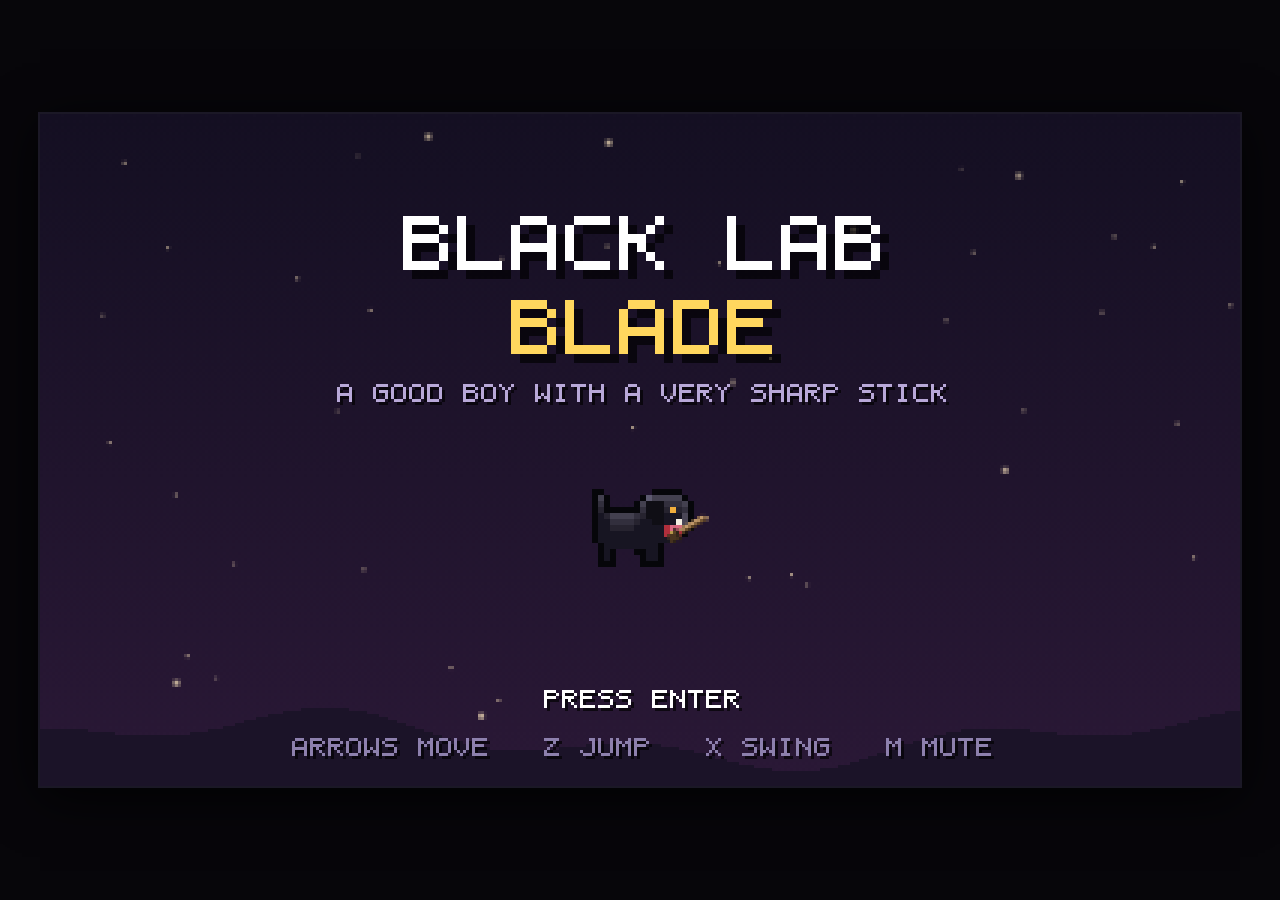
==== commit 715070e7: "Add Black Lab Blade, an action platformer A complete browser game: a black lab who fights through tw" ====
--- a/index.html
+++ b/index.html
@@ -1,1289 +1,35 @@
-<!doctype html>
+<!DOCTYPE html>
 <html lang="en">
 <head>
 <meta charset="utf-8">
-<meta name="viewport" content="width=device-width, initial-scale=1, viewport-fit=cover">
-<title>Bone Machine</title>
-<meta name="description" content="Press the bone, invent a dog. Every dog is generated from scratch — none of them exist.">
-<link rel="manifest" href="manifest.webmanifest">
-<link rel="icon" href="icon.svg" type="image/svg+xml">
-<meta name="apple-mobile-web-app-capable" content="yes">
-<meta name="apple-mobile-web-app-title" content="Bone Machine">
-<meta name="theme-color" media="(prefers-color-scheme: light)" content="#e8eae2">
-<meta name="theme-color" media="(prefers-color-scheme: dark)" content="#171a16">
-<link rel="preconnect" href="https://fonts.googleapis.com">
-<link rel="preconnect" href="https://fonts.gstatic.com" crossorigin>
-<link rel="preconnect" href="https://image.pollinations.ai">
-<link rel="stylesheet" href="https://fonts.googleapis.com/css2?family=Bricolage+Grotesque:opsz,wght@12..96,700;12..96,800&family=DM+Mono:wght@400;500&family=Instrument+Sans:wght@400;500;600&display=swap">
-<style>
-:root {
-  --app:        #e8eae2;
-  --surface:    #fffdf7;
-  --surface-2:  #dee1d6;
-  --ink:        #20261f;
-  --ink-soft:   #5a6357;
-  --bone:       #fff6e3;
-  --bone-edge:  #b9a87f;
-  --hydrant:    #d93f26;
-  --tennis:     #a8c92f;
-  --hairline:   #20261f24;
-  --shadow:     0 18px 40px -30px #000000a6;
-
-  --display: "Bricolage Grotesque", "Trebuchet MS", system-ui, sans-serif;
-  --body: "Instrument Sans", "Helvetica Neue", Arial, sans-serif;
-  --mono: "DM Mono", ui-monospace, "SFMono-Regular", Menlo, monospace;
-
-  --dock-h: 148px;
-}
-
-@media (prefers-color-scheme: dark) {
-  :root:not([data-theme="light"]) {
-    --app:       #171a16;
-    --surface:   #21251e;
-    --surface-2: #2b3027;
-    --ink:       #eef1e7;
-    --ink-soft:  #9aa393;
-    --bone:      #f6ecd6;
-    --bone-edge: #6f6449;
-    --hydrant:   #f2664c;
-    --tennis:    #c6e25c;
-    --hairline:  #eef1e72e;
-    --shadow:    0 18px 40px -28px #000000d0;
-  }
-}
-:root[data-theme="dark"] {
-  --app:       #171a16;
-  --surface:   #21251e;
-  --surface-2: #2b3027;
-  --ink:       #eef1e7;
-  --ink-soft:  #9aa393;
-  --bone:      #f6ecd6;
-  --bone-edge: #6f6449;
-  --hydrant:   #f2664c;
-  --tennis:    #c6e25c;
-  --hairline:  #eef1e72e;
-  --shadow:    0 18px 40px -28px #000000d0;
-}
-
-* { box-sizing: border-box; }
-html, body { height: 100%; }
-
-body {
-  margin: 0;
-  background: var(--app);
-  color: var(--ink);
-  font-family: var(--body);
-  line-height: 1.45;
-  -webkit-font-smoothing: antialiased;
-  overscroll-behavior: none;
-}
-
-.app {
-  height: 100dvh;
-  display: grid;
-  grid-template-rows: auto 1fr auto;
-  max-width: 34rem;
-  margin-inline: auto;
-  border-inline: 1px solid var(--hairline);
-  min-width: 0;
-  overflow: hidden;
-}
-.app > * { min-width: 0; }
-@media (max-width: 36rem) { .app { border-inline: 0; } }
-
-/* ============ top bar ============ */
-.topbar {
-  display: flex;
-  align-items: center;
-  gap: .6rem;
-  padding: .7rem .9rem;
-  padding-top: max(.7rem, env(safe-area-inset-top));
-  border-bottom: 1px solid var(--hairline);
-  background: var(--app);
-}
-.wordmark {
-  font-family: var(--display);
-  font-weight: 800;
-  font-size: 1.05rem;
-  letter-spacing: -.02em;
-  margin-right: auto;
-  display: flex;
-  align-items: center;
-  gap: .45rem;
-}
-.wordmark svg { width: 22px; height: 22px; color: var(--hydrant); }
-
-.icon-btn {
-  appearance: none;
-  border: 1px solid var(--hairline);
-  background: transparent;
-  color: var(--ink);
-  border-radius: 999px;
-  width: 34px;
-  height: 34px;
-  display: grid;
-  place-items: center;
-  cursor: pointer;
-  padding: 0;
-  transition: background .15s ease, color .15s ease;
-}
-.icon-btn:hover { background: var(--surface-2); }
-.icon-btn svg { width: 17px; height: 17px; }
-.icon-btn[aria-pressed="false"] { color: var(--ink-soft); }
-.icon-btn:focus-visible, .chip:focus-visible, .tab:focus-visible { outline: 2px solid var(--hydrant); outline-offset: 2px; }
-
-/* ============ tabs ============ */
-.tabs {
-  display: flex;
-  gap: .25rem;
-  padding: .55rem .9rem 0;
-  background: var(--app);
-}
-.tab {
-  appearance: none;
-  border: 0;
-  background: none;
-  font: inherit;
-  font-family: var(--mono);
-  font-size: .72rem;
-  letter-spacing: .12em;
-  text-transform: uppercase;
-  color: var(--ink-soft);
-  padding: .4rem .7rem;
-  border-radius: 999px 999px 0 0;
-  cursor: pointer;
-  border-bottom: 2px solid transparent;
-}
-.tab[aria-selected="true"] {
-  color: var(--ink);
-  border-bottom-color: var(--hydrant);
-}
-
-/* ============ stage ============ */
-.view { overflow-y: auto; overflow-x: hidden; padding: .9rem; display: none; min-width: 0; }
-.view[data-active="true"] { display: block; }
-
-.card {
-  /* width follows from the height available, so the 4:5 frame is never letterboxed */
-  width: min(100%, calc((100dvh - 20rem) * 0.8));
-  margin-inline: auto;
-  background: var(--surface);
-  border: 1px solid var(--hairline);
-  border-radius: 14px;
-  overflow: hidden;
-  box-shadow: var(--shadow);
-}
-
-.plate {
-  position: relative;
-  /* matches the 896x1120 the model returns, so the whole frame shows uncropped */
-  aspect-ratio: 4 / 5;
-  background: var(--surface-2);
-  overflow: hidden;
-}
-.plate img {
-  position: absolute; inset: 0;
-  width: 100%; height: 100%;
-  object-fit: contain;
-  opacity: 0;
-  transition: opacity .5s ease;
-}
-.plate img.shown { opacity: 1; }
-
-.hatch {
-  position: absolute; inset: 0;
-  display: grid;
-  place-content: center;
-  justify-items: center;
-  gap: .8rem;
-  text-align: center;
-  padding: 1.5rem;
-  background:
-    repeating-linear-gradient(-45deg, transparent 0 13px, var(--hairline) 13px 14px),
-    var(--surface-2);
-  color: var(--ink-soft);
-  font-family: var(--mono);
-  font-size: .76rem;
-  letter-spacing: .1em;
-  text-transform: uppercase;
-}
-.hatch[hidden] { display: none; }
-.hatch span { max-width: 24ch; }
-.hatch.error { text-transform: none; letter-spacing: 0; font-family: var(--body); font-size: .95rem; color: var(--ink); }
-.hatch.error .paw { display: none; }
-.hatch.error .bar { display: none; }
-
-.fixit { display: flex; gap: .5rem; width: min(22rem, 100%); }
-.fixit[hidden] { display: none; }
-.fixit .ghost { background: var(--surface); text-decoration: none; }
-.detail {
-  font-family: var(--mono);
-  font-size: .64rem;
-  letter-spacing: 0;
-  text-transform: none;
-  color: var(--ink-soft);
-  max-width: 28ch;
-  overflow-wrap: anywhere;
-}
-.hatch:not(.error) .fixit, .hatch:not(.error) .detail { display: none; }
-
-.paw { width: 40px; height: 40px; color: var(--hydrant); animation: trot 1.05s ease-in-out infinite; }
-@keyframes trot {
-  0%, 100% { transform: translateY(2px) rotate(-9deg); opacity: .4; }
-  50%      { transform: translateY(-7px) rotate(7deg); opacity: 1; }
-}
-.bar {
-  width: min(190px, 60%);
-  height: 4px;
-  border-radius: 999px;
-  background: var(--hairline);
-  overflow: hidden;
-}
-.bar i {
-  display: block;
-  height: 100%;
-  width: 38%;
-  border-radius: 999px;
-  background: var(--hydrant);
-  animation: slide 1.5s ease-in-out infinite;
-}
-@keyframes slide {
-  0%   { transform: translateX(-110%); }
-  100% { transform: translateX(370%); }
-}
-
-.heart {
-  position: absolute;
-  top: .6rem; right: .6rem;
-  width: 42px; height: 42px;
-  border-radius: 999px;
-  border: 0;
-  cursor: pointer;
-  display: grid;
-  place-items: center;
-  background: #0f120e8c;
-  backdrop-filter: blur(6px);
-  color: #fff;
-  transition: transform .15s ease;
-}
-.heart svg { width: 21px; height: 21px; fill: none; stroke: currentColor; stroke-width: 2; }
-.heart[aria-pressed="true"] { color: var(--hydrant); }
-.heart[aria-pressed="true"] svg { fill: currentColor; }
-.heart:active { transform: scale(.88); }
-.heart:focus-visible { outline: 2px solid #fff; outline-offset: 2px; }
-
-/* nameplate — sits on the photo so it never falls below the fold */
-.ident {
-  position: absolute;
-  left: .55rem;
-  bottom: .55rem;
-  max-width: calc(100% - 1.1rem);
-  padding: .45rem .7rem .5rem;
-  border-radius: 12px;
-  background: #0b0d0ab8;
-  backdrop-filter: blur(8px);
-  color: #fff9ec;
-  pointer-events: none;
-}
-.dogname {
-  font-family: var(--display);
-  font-weight: 800;
-  font-size: 1.35rem;
-  line-height: 1.05;
-  letter-spacing: -.02em;
-  margin: 0;
-  text-wrap: balance;
-}
-.breed {
-  margin: .1rem 0 0;
-  color: #fff9ecc4;
-  font-size: .8rem;
-}
-
-/* trait meters */
-.traits {
-  display: grid;
-  grid-template-columns: 1fr 1fr;
-  gap: .45rem .9rem;
-  padding: .7rem .95rem .2rem;
-}
-.trait { display: grid; grid-template-columns: 1fr auto; gap: .15rem .5rem; align-items: center; }
-.trait span {
-  font-family: var(--mono);
-  font-size: .64rem;
-  letter-spacing: .12em;
-  text-transform: uppercase;
-  color: var(--ink-soft);
-}
-.trait b {
-  font-family: var(--mono);
-  font-size: .64rem;
-  font-weight: 500;
-  font-variant-numeric: tabular-nums;
-  color: var(--ink);
-}
-.meter {
-  grid-column: 1 / -1;
-  height: 5px;
-  border-radius: 999px;
-  background: var(--surface-2);
-  overflow: hidden;
-}
-.meter i { display: block; height: 100%; border-radius: 999px; background: var(--tennis); transition: width .5s ease; }
-
-.papers {
-  display: flex;
-  flex-wrap: wrap;
-  gap: .4rem;
-  padding: .75rem .95rem .95rem;
-}
-.stat {
-  font-family: var(--mono);
-  font-size: .66rem;
-  letter-spacing: .08em;
-  text-transform: uppercase;
-  color: var(--ink-soft);
-  border: 1px solid var(--hairline);
-  border-radius: 999px;
-  padding: .25rem .6rem;
-  font-variant-numeric: tabular-nums;
-}
-.stat b { color: var(--ink); font-weight: 500; }
-
-.rowactions {
-  display: flex;
-  gap: .5rem;
-  padding: 0 .95rem .95rem;
-}
-.ghost {
-  flex: 1;
-  appearance: none;
-  border: 1px solid var(--hairline);
-  background: transparent;
-  color: var(--ink);
-  border-radius: 10px;
-  padding: .55rem;
-  font: inherit;
-  font-size: .85rem;
-  cursor: pointer;
-  display: flex;
-  align-items: center;
-  justify-content: center;
-  gap: .4rem;
-  transition: background .15s ease;
-}
-.ghost:hover { background: var(--surface-2); }
-.ghost:focus-visible { outline: 2px solid var(--hydrant); outline-offset: 2px; }
-.ghost svg { width: 15px; height: 15px; }
-
-.recipe {
-  width: min(100%, calc((100dvh - 20rem) * 0.8));
-  margin: .8rem auto 0;
-  padding: .7rem .8rem;
-  border: 1px dashed var(--hairline);
-  border-radius: 10px;
-  font-size: .82rem;
-  color: var(--ink-soft);
-}
-.recipe summary {
-  cursor: pointer;
-  font-family: var(--mono);
-  font-size: .68rem;
-  letter-spacing: .12em;
-  text-transform: uppercase;
-  color: var(--ink);
-}
-.recipe p { margin: .5rem 0 0; }
-
-/* ============ kennel ============ */
-.kennel-grid {
-  display: grid;
-  grid-template-columns: repeat(auto-fill, minmax(8.5rem, 1fr));
-  gap: .65rem;
-}
-.pup {
-  position: relative;
-  border: 1px solid var(--hairline);
-  border-radius: 12px;
-  overflow: hidden;
-  background: var(--surface);
-  text-align: left;
-  padding: 0;
-  cursor: pointer;
-  font: inherit;
-  color: inherit;
-  transition: transform .15s ease;
-}
-.pup:hover { transform: translateY(-3px); }
-.pup:focus-visible { outline: 2px solid var(--hydrant); outline-offset: 2px; }
-.pup img { width: 100%; aspect-ratio: 1; object-fit: cover; display: block; background: var(--surface-2); }
-.pup .who { padding: .45rem .55rem .6rem; }
-.pup .who strong { display: block; font-family: var(--display); font-size: .95rem; font-weight: 700; }
-.pup .who em { font-style: normal; font-size: .72rem; color: var(--ink-soft); }
-.pup .drop {
-  position: absolute; top: .35rem; right: .35rem;
-  width: 26px; height: 26px; border-radius: 999px;
-  border: 0; cursor: pointer;
-  background: #0f120eaa; color: #fff;
-  display: grid; place-items: center;
-  font-size: .8rem; line-height: 1;
-}
-.empty {
-  text-align: center;
-  color: var(--ink-soft);
-  padding: 3rem 1rem;
-  font-size: .95rem;
-}
-.empty svg { width: 46px; height: 46px; color: var(--bone-edge); margin-bottom: .6rem; }
-
-/* ============ dock ============ */
-.dock {
-  border-top: 1px solid var(--hairline);
-  background: var(--app);
-  padding: .55rem .9rem max(.7rem, env(safe-area-inset-bottom));
-  display: flex;
-  flex-direction: column;
-  align-items: center;
-  gap: .5rem;
-}
-
-.mix {
-  display: flex;
-  min-width: 0;
-  gap: .35rem;
-  width: 100%;
-  overflow-x: auto;
-  scrollbar-width: none;
-  padding-bottom: .1rem;
-}
-.mix::-webkit-scrollbar { display: none; }
-.chip {
-  flex: none;
-  appearance: none;
-  border: 1px solid var(--hairline);
-  background: transparent;
-  color: var(--ink-soft);
-  border-radius: 999px;
-  padding: .28rem .7rem;
-  font-family: var(--mono);
-  font-size: .68rem;
-  letter-spacing: .1em;
-  text-transform: uppercase;
-  cursor: pointer;
-}
-.chip[aria-pressed="true"] {
-  background: var(--ink);
-  border-color: var(--ink);
-  color: var(--app);
-}
-
-.bonewrap { position: relative; display: grid; place-items: center; width: 100%; }
-.bonewrap::before {
-  content: "";
-  position: absolute;
-  width: 78%;
-  height: 74%;
-  border-radius: 999px;
-  background: var(--tennis);
-  opacity: .22;
-  filter: blur(18px);
-  animation: breathe 2.8s ease-in-out infinite;
-}
-.bonewrap.busy::before { animation: none; opacity: .1; }
-@keyframes breathe {
-  0%, 100% { transform: scale(.92); opacity: .16; }
-  50%      { transform: scale(1.05); opacity: .32; }
-}
-
-.bone {
-  position: relative;
-  appearance: none;
-  border: 0;
-  background: none;
-  padding: 0;
-  cursor: pointer;
-  width: min(17.5rem, 74vw);
-  color: var(--bone);
-  filter: drop-shadow(0 6px 0 var(--bone-edge));
-  transition: transform .12s ease, filter .12s ease;
-}
-.bone svg { display: block; width: 100%; height: auto; }
-.bone .outline { fill: var(--ink); }
-.bone .body { fill: currentColor; }
-.bone .word {
-  fill: var(--ink);
-  font-family: var(--display);
-  font-weight: 800;
-  font-size: 48px;
-  letter-spacing: .12em;
-  text-anchor: middle;
-}
-.bone:hover { transform: translateY(-2px) rotate(-1.4deg); }
-.bone:active { transform: translateY(5px) scaleY(.93); filter: drop-shadow(0 1px 0 var(--bone-edge)); }
-.bone:focus-visible { outline: 3px solid var(--hydrant); outline-offset: 7px; border-radius: 999px; }
-.bone[disabled] { cursor: progress; opacity: .5; }
-
-.hint {
-  font-family: var(--mono);
-  font-size: .66rem;
-  letter-spacing: .12em;
-  text-transform: uppercase;
-  color: var(--ink-soft);
-}
-kbd {
-  font-family: var(--mono);
-  border: 1px solid var(--hairline);
-  border-bottom-width: 2px;
-  border-radius: 4px;
-  padding: 0 .3rem;
-  color: var(--ink);
-}
-
-/* ============ toast ============ */
-.toast {
-  position: fixed;
-  left: 50%;
-  bottom: calc(var(--dock-h) + 1rem);
-  transform: translate(-50%, 12px);
-  background: var(--ink);
-  color: var(--app);
-  font-size: .85rem;
-  padding: .5rem .9rem;
-  border-radius: 999px;
-  opacity: 0;
-  pointer-events: none;
-  transition: opacity .25s ease, transform .25s ease;
-  z-index: 10;
-}
-.toast.up { opacity: 1; transform: translate(-50%, 0); }
-
-@media (prefers-reduced-motion: reduce) {
-  *, *::before, *::after {
-    animation-duration: .001ms !important;
-    animation-iteration-count: 1 !important;
-    transition-duration: .001ms !important;
-  }
-  .bone:hover, .pup:hover { transform: none; }
-}
-</style>
+<meta name="viewport" content="width=device-width,initial-scale=1,user-scalable=no,viewport-fit=cover">
+<title>Black Lab Blade</title>
+<link rel="stylesheet" href="src/style.css">
 </head>
 <body>
-<div class="app">
-
-  <header class="topbar">
-    <div class="wordmark">
-      <svg viewBox="0 0 24 24" aria-hidden="true">
-        <circle cx="5" cy="8" r="3.4" fill="currentColor"></circle>
-        <circle cx="5" cy="16" r="3.4" fill="currentColor"></circle>
-        <circle cx="19" cy="8" r="3.4" fill="currentColor"></circle>
-        <circle cx="19" cy="16" r="3.4" fill="currentColor"></circle>
-        <rect x="4" y="9" width="16" height="6" rx="3" fill="currentColor"></rect>
-      </svg>
-      Bone Machine
+  <div id="wrap">
+    <canvas id="screen" width="400" height="224"></canvas>
+    <div id="touch" class="hidden">
+      <div class="pad">
+        <button class="tbtn" data-key="left">&#9664;</button>
+        <button class="tbtn" data-key="right">&#9654;</button>
+      </div>
+      <div class="acts">
+        <button class="tbtn" data-key="attack">SWING</button>
+        <button class="tbtn" data-key="jump">JUMP</button>
+      </div>
     </div>
-    <button class="icon-btn" id="soundBtn" aria-pressed="true" title="Squeak on / off" aria-label="Squeak on or off">
-      <svg id="soundIcon" viewBox="0 0 24 24" fill="none" stroke="currentColor" stroke-width="2" stroke-linecap="round" stroke-linejoin="round">
-        <path d="M11 5 6 9H3v6h3l5 4z"></path>
-        <path id="waves" d="M15.5 8.5a5 5 0 0 1 0 7M18.5 5.5a9 9 0 0 1 0 13"></path>
-        <path id="mute" d="M16 9l5 6M21 9l-5 6" style="display:none"></path>
-      </svg>
-    </button>
-  </header>
-
-  <nav class="tabs" role="tablist">
-    <button class="tab" id="tabStage" role="tab" aria-selected="true" aria-controls="viewStage">The machine</button>
-    <button class="tab" id="tabKennel" role="tab" aria-selected="false" aria-controls="viewKennel">Kennel <span id="kennelCount">0</span></button>
-  </nav>
-
-  <main style="overflow:hidden">
-    <section class="view" id="viewStage" role="tabpanel" aria-labelledby="tabStage" data-active="true" style="height:100%">
-      <article class="card">
-        <div class="plate">
-          <img id="photo" alt="">
-          <div class="hatch" id="hatch">
-            <svg class="paw" viewBox="0 0 24 24" aria-hidden="true">
-              <ellipse cx="12" cy="16.5" rx="6.2" ry="5" fill="currentColor"></ellipse>
-              <circle cx="4.8" cy="10.2" r="2.5" fill="currentColor"></circle>
-              <circle cx="9.4" cy="6.4" r="2.6" fill="currentColor"></circle>
-              <circle cx="14.6" cy="6.4" r="2.6" fill="currentColor"></circle>
-              <circle cx="19.2" cy="10.2" r="2.5" fill="currentColor"></circle>
-            </svg>
-            <span id="hatchText">Warming up the machine…</span>
-            <div class="bar"><i></i></div>
-            <div class="fixit" id="fixit" hidden>
-              <button class="ghost" type="button" id="retryBtn">Try again</button>
-              <a class="ghost" id="rawLink" target="_blank" rel="noopener">What the server says ↗</a>
-            </div>
-            <code class="detail" id="detail"></code>
-          </div>
-          <button class="heart" id="heartBtn" aria-pressed="false" aria-label="Adopt this dog">
-            <svg viewBox="0 0 24 24" aria-hidden="true">
-              <path d="M12 20s-7-4.6-7-9.6A4.4 4.4 0 0 1 12 7.4a4.4 4.4 0 0 1 7 3C19 15.4 12 20 12 20z"></path>
-            </svg>
-          </button>
-
-        <div class="ident">
-          <h1 class="dogname" id="dogName">&nbsp;</h1>
-          <p class="breed" id="dogBreed">&nbsp;</p>
-        </div>
-        </div>
-
-        <div class="traits" id="traits"></div>
-
-        <div class="papers">
-          <span class="stat">Seed <b id="seedTag">—</b></span>
-          <span class="stat">Fetched <b id="countTag">000</b></span>
-          <span class="stat">Existence <b>0%</b></span>
-        </div>
-
-        <div class="rowactions">
-          <button class="ghost" id="saveBtn">
-            <svg viewBox="0 0 24 24" fill="none" stroke="currentColor" stroke-width="2" stroke-linecap="round" stroke-linejoin="round"><path d="M12 4v11m0 0 4-4m-4 4-4-4M5 19h14"></path></svg>
-            Save photo
-          </button>
-          <button class="ghost" id="linkBtn">
-            <svg viewBox="0 0 24 24" fill="none" stroke="currentColor" stroke-width="2" stroke-linecap="round" stroke-linejoin="round"><path d="M10 13a5 5 0 0 0 7 0l3-3a5 5 0 0 0-7-7l-1 1"></path><path d="M14 11a5 5 0 0 0-7 0l-3 3a5 5 0 0 0 7 7l1-1"></path></svg>
-            Copy link
-          </button>
-        </div>
-      </article>
-
-      <details class="recipe">
-        <summary>The recipe</summary>
-        <p id="recipeText">Every dog starts as a sentence. This one hasn't been written yet.</p>
-      </details>
-    </section>
-
-    <section class="view" id="viewKennel" role="tabpanel" aria-labelledby="tabKennel" style="height:100%">
-      <div class="kennel-grid" id="kennelGrid"></div>
-      <div class="empty" id="kennelEmpty">
-        <svg viewBox="0 0 24 24" aria-hidden="true">
-          <circle cx="5" cy="8" r="3.4" fill="currentColor"></circle>
-          <circle cx="5" cy="16" r="3.4" fill="currentColor"></circle>
-          <circle cx="19" cy="8" r="3.4" fill="currentColor"></circle>
-          <circle cx="19" cy="16" r="3.4" fill="currentColor"></circle>
-          <rect x="4" y="9" width="16" height="6" rx="3" fill="currentColor"></rect>
-        </svg>
-        <p>No dogs adopted yet.<br>Tap the heart on one you like and it lives here.</p>
-      </div>
-    </section>
-  </main>
-
-  <footer class="dock">
-    <div class="mix" id="mix" role="group" aria-label="Steer the machine">
-      <button class="chip" data-mix="any" aria-pressed="true">Any dog</button>
-      <button class="chip" data-mix="puppy" aria-pressed="false">Puppy</button>
-      <button class="chip" data-mix="fluffy" aria-pressed="false">Extra fluff</button>
-      <button class="chip" data-mix="tiny" aria-pressed="false">Tiny</button>
-      <button class="chip" data-mix="giant" aria-pressed="false">Giant</button>
-      <button class="chip" data-mix="zoomies" aria-pressed="false">Zoomies</button>
-      <button class="chip" data-mix="wet" aria-pressed="false">Just bathed</button>
-    </div>
-
-    <div class="bonewrap" id="bonewrap">
-      <button class="bone" id="boneBtn" aria-label="Generate a new dog">
-        <svg viewBox="0 0 360 150" role="presentation">
-          <g class="outline">
-            <circle cx="66"  cy="52" r="39"></circle>
-            <circle cx="66"  cy="98" r="39"></circle>
-            <circle cx="294" cy="52" r="39"></circle>
-            <circle cx="294" cy="98" r="39"></circle>
-            <rect x="52" y="46" width="256" height="58" rx="29"></rect>
-          </g>
-          <g class="body">
-            <circle cx="66"  cy="52" r="34"></circle>
-            <circle cx="66"  cy="98" r="34"></circle>
-            <circle cx="294" cy="52" r="34"></circle>
-            <circle cx="294" cy="98" r="34"></circle>
-            <rect x="56" y="51" width="248" height="48" rx="24"></rect>
-          </g>
-          <text class="word" x="180" y="76" dominant-baseline="central">FETCH</text>
-        </svg>
-      </button>
-    </div>
-
-    <p class="hint" id="hint">Tap the bone &nbsp;·&nbsp; or press <kbd>space</kbd></p>
-  </footer>
-</div>
-
-<div class="toast" id="toast" role="status" aria-live="polite"></div>
-
-<script>
-(function () {
-  "use strict";
-
-  /* ------------------------------------------------------------------
-   * The generator. Swap this one function to use a different image model
-   * — everything downstream only needs a URL that resolves to an image.
-   * ------------------------------------------------------------------ */
-  var W = 768, H = 960;   // 4:5, and both multiples of 64 — some backends reject other sizes
-
-  function candidatesFor(prompt, seed) {
-    var p = encodeURIComponent(prompt);
-    var base = "https://image.pollinations.ai/prompt/" + p;
-    var size = "width=" + W + "&height=" + H + "&seed=" + seed;
-    // tried in order: if the service rejects one shape of request, the next is simpler
-    return [
-      base + "?" + size + "&model=flux&nologo=true&referrer=bonemachine",
-      base + "?" + size + "&nologo=true",
-      base + "?" + size,
-      base + "?seed=" + seed
-    ];
-  }
-
-  var LOAD_TIMEOUT = 45000;
-  var STORE_KEY = "bonemachine.kennel.v1";
-  var SOUND_KEY = "bonemachine.squeak";
-
-  /* ---------------------------- vocabulary ---------------------------- */
-  var NAMES = ["Biscuit","Marlow","Pepper","Juniper","Waffle","Tuck","Olive","Bramble","Ziggy","Miso",
-               "Clover","Rooster","Noodle","Pickle","Sable","Fig","Comet","Hazel","Dumpling","Rye",
-               "Moss","Tilly","Bandit","Maple","Gus","Poppy","Otto","Nimbus","Chowder","Wren"];
-  var BREED_A = ["Alpine","Coastal","Highland","Velvet","Dusty","Northern","Meadow","Harbor","Autumn",
-                 "Marbled","Copper","Midnight","Wandering","Royal","Little","Storm","Sunday"];
-  var BREED_B = ["Truffle","Cloud","Thistle","Biscuit","Lantern","Willow","Pebble","Moss","Ember",
-                 "Barley","Feather","Bramble","Comet","Honey","Kettle"];
-  var BREED_C = ["Hound","Retriever","Spaniel","Terrier","Shepherd","Collie","Setter","Corgi",
-                 "Mastiff","Whippet","Doodle","Pointer","Sheepdog"];
-
-  var COATS  = ["long shaggy fur","tight curls","a short velvety coat","a wiry scruffy coat",
-                "silky feathered fur","a dense double coat","wavy fleecy fur"];
-  var COLORS = ["caramel","silver-grey","inky black with a white blaze","ginger red","chocolate brown",
-                "cream and apricot","brindle","speckled blue merle","sandy gold","soot-and-snow patches"];
-  var EARS   = ["big floppy ears","perky triangular ears","one ear up and one ear flopped over",
-                "tufted feathery ears","small round ears"];
-  var SIZES  = ["a tiny lap-sized","a compact medium-sized","a big burly","a lanky long-legged","a stocky barrel-chested"];
-  var SCENES = ["sitting in tall summer grass","on a weathered wooden porch","in a sunlit kitchen",
-                "on a foggy beach","among fallen autumn leaves","on a quiet city sidewalk",
-                "in a field of fresh snow","curled on a wool blanket"];
-  var LIGHTS = ["golden hour backlight","soft overcast daylight","warm window light",
-                "crisp morning sun","moody blue-hour light"];
-  var SHOTS  = ["85mm portrait lens, shallow depth of field","35mm documentary shot",
-                "close-up of the face","low eye-level angle"];
-  var MOODS  = ["head tilted in curiosity","mid-yawn","tongue out, grinning",
-                "alert and serious","sleepy half-closed eyes","ears pricked at something offscreen"];
-
-  var MIXES = {
-    any:     {},
-    puppy:   { size: "a roly-poly puppy-sized", extra: "very young puppy, oversized paws" },
-    fluffy:  { coat: "enormously fluffy cloud-like fur", extra: "freshly groomed, fur catching the light" },
-    tiny:    { size: "a palm-sized teacup", extra: "comically small next to everyday objects" },
-    giant:   { size: "an enormous bear-sized", extra: "towering, heavy-boned, gentle giant" },
-    zoomies: { extra: "sprinting at full tilt, ears flying, motion blur in the background", mood: "wild-eyed with joy" },
-    wet:     { extra: "soaking wet after a bath, fur plastered down, wrapped in a striped towel", mood: "deeply unimpressed" }
-  };
-
-  /* ---------------------------- tiny helpers ---------------------------- */
-  function mulberry32(a) {
-    return function () {
-      a |= 0; a = a + 0x6D2B79F5 | 0;
-      var t = Math.imul(a ^ a >>> 15, 1 | a);
-      t = t + Math.imul(t ^ t >>> 7, 61 | t) ^ t;
-      return ((t ^ t >>> 14) >>> 0) / 4294967296;
-    };
-  }
-  function pick(rand, list) { return list[Math.floor(rand() * list.length)]; }
-  function between(rand, lo, hi) { return lo + Math.floor(rand() * (hi - lo + 1)); }
-
-  /* ---------------------------- invent a dog ---------------------------- */
-  function invent(seed, mixKey) {
-    var rand = mulberry32(seed);
-    var mix = MIXES[mixKey] || {};
-
-    var size  = mix.size || pick(rand, SIZES);
-    var coat  = mix.coat || pick(rand, COATS);
-    var color = pick(rand, COLORS);
-    var ears  = pick(rand, EARS);
-    var mood  = mix.mood || pick(rand, MOODS);
-    var scene = pick(rand, SCENES);
-    var light = pick(rand, LIGHTS);
-    var shot  = pick(rand, SHOTS);
-
-    var prompt = "photorealistic photograph of " + size + " dog with " + coat + ", " + color +
-      ", " + ears + ", " + mood + ", " + scene + ", " + light + ", " + shot +
-      (mix.extra ? ", " + mix.extra : "") +
-      ", candid pet photography, sharp focus on the eyes, detailed fur, natural colours, no text, no watermark";
-
-    var urls = candidatesFor(prompt, seed);
-
-    return {
-      seed: seed,
-      mix: mixKey,
-      name: pick(rand, NAMES),
-      breed: pick(rand, BREED_A) + " " + pick(rand, BREED_B) + " " + pick(rand, BREED_C),
-      prompt: prompt,
-      blurb: "One " + size.replace(/^an? /, "") + " dog, " + coat + " in " + color + ", " + mood + ", " + scene + ".",
-      traits: [
-        ["Fluff",   between(rand, 20, 100)],
-        ["Zoomies", between(rand, 10, 100)],
-        ["Bark",    between(rand, 5, 100)],
-        ["Snacks",  between(rand, 60, 100)]
-      ],
-      url: urls[0],
-      candidates: urls
-    };
-  }
-
-  /* ---------------------------- elements ---------------------------- */
-  var el = {};
-  ["photo","hatch","hatchText","heartBtn","dogName","dogBreed","traits","seedTag","countTag",
-   "saveBtn","linkBtn","recipeText","boneBtn","bonewrap","hint","toast","mix","soundBtn",
-   "kennelGrid","kennelEmpty","kennelCount","tabStage","tabKennel","viewStage","viewKennel",
-   "waves","mute","fixit","detail","rawLink","retryBtn"].forEach(function (id) { el[id] = document.getElementById(id); });
-
-  var current = null;
-  var queued = null;      // a dog already generated and waiting in the wings
-  var busy = false;
-  var fetched = 0;
-  var mixKey = "any";
-  var squeakOn = true;
-  var kennel = [];
-
-  /* ---------------------------- storage ---------------------------- */
-  function loadKennel() {
-    try {
-      var raw = localStorage.getItem(STORE_KEY);
-      kennel = raw ? JSON.parse(raw) : [];
-      if (!Array.isArray(kennel)) kennel = [];
-    } catch (e) { kennel = []; }
-  }
-  function saveKennel() {
-    try { localStorage.setItem(STORE_KEY, JSON.stringify(kennel.slice(0, 60))); } catch (e) {}
-  }
-
-  /* ---------------------------- squeak ---------------------------- */
-  var audio = null;
-  function squeak() {
-    if (!squeakOn) return;
-    try {
-      var Ctx = window.AudioContext || window.webkitAudioContext;
-      if (!Ctx) return;
-      audio = audio || new Ctx();
-      if (audio.state === "suspended") audio.resume();
-      var t = audio.currentTime;
-      var osc = audio.createOscillator();
-      var gain = audio.createGain();
-      osc.type = "triangle";
-      osc.frequency.setValueAtTime(520, t);
-      osc.frequency.exponentialRampToValueAtTime(1180, t + 0.07);
-      osc.frequency.exponentialRampToValueAtTime(430, t + 0.2);
-      gain.gain.setValueAtTime(0.0001, t);
-      gain.gain.exponentialRampToValueAtTime(0.16, t + 0.02);
-      gain.gain.exponentialRampToValueAtTime(0.0001, t + 0.24);
-      osc.connect(gain).connect(audio.destination);
-      osc.start(t);
-      osc.stop(t + 0.26);
-    } catch (e) { /* a silent squeak is not worth an error */ }
-  }
-
-  /* ---------------------------- toast ---------------------------- */
-  var toastTimer = null;
-  function toast(message) {
-    el.toast.textContent = message;
-    el.toast.classList.add("up");
-    clearTimeout(toastTimer);
-    toastTimer = setTimeout(function () { el.toast.classList.remove("up"); }, 2200);
-  }
-
-  /* ---------------------------- loading chatter ---------------------------- */
-  var CHATTER = ["Choosing a snout…", "Growing fur…", "Attaching ears…", "Adding a wet nose…",
-                 "Teaching it to sit…", "Fluffing the tail…", "Adjusting the floof…", "Almost a dog…"];
-  var chatterTimer = null;
-  function startChatter() {
-    var i = 0;
-    el.hatchText.textContent = CHATTER[0];
-    clearInterval(chatterTimer);
-    chatterTimer = setInterval(function () {
-      i = (i + 1) % CHATTER.length;
-      el.hatchText.textContent = CHATTER[i];
-    }, 1900);
-  }
-  function stopChatter() { clearInterval(chatterTimer); }
-
-  /* ---------------------------- image loading ---------------------------- */
-  // Reads the response so a failure can name itself (429, 402, 500...).
-  // Where CORS hides that, ok comes back null and we just let <img> try.
-  function probe(url) {
-    if (!window.fetch) return Promise.resolve({ ok: null });
-    var controller = window.AbortController ? new AbortController() : null;
-    var timer = setTimeout(function () { if (controller) controller.abort(); }, LOAD_TIMEOUT);
-    return fetch(url, controller ? { signal: controller.signal } : undefined)
-      .then(function (res) {
-        clearTimeout(timer);
-        if (res.ok) return res.blob().then(function (blob) { return { ok: true, blob: blob }; },
-                                           function () { return { ok: null }; });
-        return res.text().then(function (body) {
-          return { ok: false, status: res.status, detail: (body || "").slice(0, 140) };
-        }, function () {
-          return { ok: false, status: res.status, detail: "" };
-        });
-      }, function () {
-        clearTimeout(timer);
-        return { ok: null };
-      });
-  }
-
-  function resolveImage(dog) {
-    var list = dog.candidates;
-    var trouble = [];
-
-    function attempt(i) {
-      if (i >= list.length) {
-        var err = new Error("exhausted");
-        err.trouble = trouble;
-        return Promise.reject(err);
-      }
-      var url = list[i];
-      return probe(url).then(function (result) {
-        if (result.ok === false) {
-          trouble.push("HTTP " + result.status + (result.detail ? " — " + result.detail : ""));
-          return attempt(i + 1);
-        }
-        if (result.ok === true) {
-          dog.url = url;
-          return { display: URL.createObjectURL(result.blob), blob: true };
-        }
-        return loadImage(url).then(function () {
-          dog.url = url;
-          return { display: url, blob: false };
-        }, function (err) {
-          trouble.push(err.message === "timeout" ? "timed out" : "the image didn't load");
-          return attempt(i + 1);
-        });
-      });
-    }
-    return attempt(0);
-  }
-
-  function explain(err) {
-    var notes = (err && err.trouble) || [];
-    var joined = notes.join(" ");
-    if (/HTTP 429/.test(joined)) {
-      return ["The generator is busy right now (429).", "Wait a few seconds and press the bone again.", notes[0]];
-    }
-    if (/HTTP 40[12358]/.test(joined)) {
-      return ["The generator turned the request down.", "It may now need an account or a key — see the note below.", notes[0]];
-    }
-    if (/HTTP 5/.test(joined)) {
-      return ["The generator hit an error of its own.", "Press the bone to try again.", notes[0]];
-    }
-    if (/timed out/.test(joined)) {
-      return ["That dog took too long to draw.", "Press the bone to try again.", notes[0]];
-    }
-    return ["Couldn't reach the generator.",
-            "Check your connection, or whether an ad blocker or network filter is blocking image.pollinations.ai.",
-            notes[0] || "no response"];
-  }
-
-  function loadImage(url) {
-    return new Promise(function (resolve, reject) {
-      var img = new Image();
-      var timer = setTimeout(function () {
-        img.src = "";
-        reject(new Error("timeout"));
-      }, LOAD_TIMEOUT);
-      img.onload = function () { clearTimeout(timer); resolve(url); };
-      img.onerror = function () { clearTimeout(timer); reject(new Error("failed")); };
-      img.src = url;
-    });
-  }
-
-  /* ---------------------------- rendering ---------------------------- */
-  function renderIdent(dog) {
-    el.dogName.textContent = dog.name;
-    el.dogBreed.textContent = dog.breed + " · one of a kind, literally";
-    el.seedTag.textContent = dog.seed;
-    el.recipeText.textContent = dog.blurb;
-    el.traits.innerHTML = "";
-    dog.traits.forEach(function (pair) {
-      var wrap = document.createElement("div");
-      wrap.className = "trait";
-      var label = document.createElement("span");
-      label.textContent = pair[0];
-      var value = document.createElement("b");
-      value.textContent = pair[1];
-      var meter = document.createElement("div");
-      meter.className = "meter";
-      var fill = document.createElement("i");
-      fill.style.width = pair[1] + "%";
-      meter.appendChild(fill);
-      wrap.appendChild(label);
-      wrap.appendChild(value);
-      wrap.appendChild(meter);
-      el.traits.appendChild(wrap);
-    });
-    el.heartBtn.setAttribute("aria-pressed", String(isAdopted(dog.seed)));
-  }
-
-  var lastObjectUrl = null;
-  function releaseLater(url) {
-    if (url && url.indexOf("blob:") === 0) setTimeout(function () { URL.revokeObjectURL(url); }, 1000);
-  }
-
-  function showDog(dog, countIt, display) {
-    current = dog;
-    current.display = display || dog.url;
-    stopChatter();
-    el.hatch.hidden = true;
-    el.hatch.classList.remove("error");
-    el.photo.classList.remove("shown");
-    if (lastObjectUrl && lastObjectUrl !== current.display) releaseLater(lastObjectUrl);
-    lastObjectUrl = current.display.indexOf("blob:") === 0 ? current.display : null;
-    el.photo.src = current.display;
-    el.photo.alt = dog.name + ", " + dog.breed + ". " + dog.blurb;
-    requestAnimationFrame(function () { el.photo.classList.add("shown"); });
-    renderIdent(dog);
-    if (countIt) {
-      fetched += 1;
-      el.countTag.textContent = String(fetched).padStart(3, "0");
-    }
-  }
-
-  function showWaiting(dog) {
-    current = dog;
-    el.fixit.hidden = true;
-    el.detail.textContent = "";
-    el.photo.classList.remove("shown");
-    el.hatch.hidden = false;
-    el.hatch.classList.remove("error");
-    startChatter();
-    renderIdent(dog);
-    el.heartBtn.setAttribute("aria-pressed", "false");
-  }
-
-  function showError(err) {
-    var said = explain(err);
-    stopChatter();
-    el.hatch.hidden = false;
-    el.hatch.classList.add("error");
-    el.hatchText.textContent = said[0] + " " + said[1];
-    el.detail.textContent = said[2] || "";
-    el.rawLink.href = (current && current.candidates ? current.candidates[0] : "#");
-    el.fixit.hidden = false;
-  }
-
-  /* ---------------------------- the main loop ---------------------------- */
-  function newSeed() { return Math.floor(Math.random() * 1e9); }
-
-  function warmNext() {
-    var dog = invent(newSeed(), mixKey);
-    if (queued) releaseLater(queued.display);
-    queued = null;
-    resolveImage(dog).then(
-      function (res) { queued = { dog: dog, display: res.display }; },
-      function () { queued = null; }
-    );
-  }
-
-  function fetchDog() {
-    if (busy) return;
-    busy = true;
-    el.boneBtn.disabled = true;
-    el.bonewrap.classList.add("busy");
-    squeak();
-
-    // a dog waiting in the wings appears instantly; otherwise we generate now
-    if (queued && queued.dog.mix === mixKey) {
-      showDog(queued.dog, true, queued.display);
-      queued = null;
-      busy = false;
-      el.boneBtn.disabled = false;
-      el.bonewrap.classList.remove("busy");
-      warmNext();
-      return;
-    }
-
-    var dog = invent(newSeed(), mixKey);
-    showWaiting(dog);
-
-    resolveImage(dog)
-      .then(function (res) {
-        showDog(dog, true, res.display);
-        warmNext();
-      })
-      .catch(function (err) { showError(err); })
-      .then(function () {
-        busy = false;
-        el.boneBtn.disabled = false;
-        el.bonewrap.classList.remove("busy");
-      });
-  }
-
-  /* ---------------------------- adopting ---------------------------- */
-  function isAdopted(seed) {
-    return kennel.some(function (d) { return d.seed === seed; });
-  }
-  function toggleAdopt() {
-    if (!current) return;
-    if (isAdopted(current.seed)) {
-      kennel = kennel.filter(function (d) { return d.seed !== current.seed; });
-      el.heartBtn.setAttribute("aria-pressed", "false");
-      toast(current.name + " left the kennel");
-    } else {
-      kennel.unshift({
-        seed: current.seed, name: current.name, breed: current.breed,
-        url: current.url, blurb: current.blurb, traits: current.traits, mix: current.mix
-      });
-      el.heartBtn.setAttribute("aria-pressed", "true");
-      toast(current.name + " adopted");
-    }
-    saveKennel();
-    renderKennel();
-  }
-
-  function renderKennel() {
-    el.kennelCount.textContent = kennel.length;
-    el.kennelGrid.innerHTML = "";
-    el.kennelEmpty.style.display = kennel.length ? "none" : "block";
-
-    kennel.forEach(function (dog) {
-      var card = document.createElement("button");
-      card.className = "pup";
-      card.type = "button";
-      card.setAttribute("aria-label", "Show " + dog.name + " on the machine");
-
-      var img = new Image();
-      img.src = dog.url;
-      img.alt = "";
-      img.loading = "lazy";
-
-      var who = document.createElement("div");
-      who.className = "who";
-      var strong = document.createElement("strong");
-      strong.textContent = dog.name;
-      var em = document.createElement("em");
-      em.textContent = dog.breed;
-      who.appendChild(strong);
-      who.appendChild(em);
-
-      var drop = document.createElement("button");
-      drop.className = "drop";
-      drop.type = "button";
-      drop.textContent = "×";
-      drop.setAttribute("aria-label", "Remove " + dog.name + " from the kennel");
-      drop.addEventListener("click", function (event) {
-        event.stopPropagation();
-        kennel = kennel.filter(function (d) { return d.seed !== dog.seed; });
-        saveKennel();
-        renderKennel();
-        if (current && current.seed === dog.seed) el.heartBtn.setAttribute("aria-pressed", "false");
-        toast(dog.name + " left the kennel");
-      });
-
-      card.appendChild(img);
-      card.appendChild(who);
-      card.appendChild(drop);
-      card.addEventListener("click", function () {
-        showDog(dog, false);
-        selectTab("stage");
-      });
-      el.kennelGrid.appendChild(card);
-    });
-  }
-
-  /* ---------------------------- tabs ---------------------------- */
-  function selectTab(which) {
-    var stage = which === "stage";
-    el.tabStage.setAttribute("aria-selected", String(stage));
-    el.tabKennel.setAttribute("aria-selected", String(!stage));
-    el.viewStage.dataset.active = String(stage);
-    el.viewKennel.dataset.active = String(!stage);
-  }
-  el.tabStage.addEventListener("click", function () { selectTab("stage"); });
-  el.tabKennel.addEventListener("click", function () { selectTab("kennel"); });
-
-  /* ---------------------------- actions ---------------------------- */
-  el.boneBtn.addEventListener("click", fetchDog);
-  el.retryBtn.addEventListener("click", fetchDog);
-  el.heartBtn.addEventListener("click", toggleAdopt);
-
-  el.saveBtn.addEventListener("click", function () {
-    if (!current) return;
-    var have = current.display && current.display.indexOf("blob:") === 0
-      ? Promise.resolve(null)
-      : fetch(current.url).then(function (r) { return r.blob(); });
-    have
-      .then(function (blob) {
-        var href = blob ? URL.createObjectURL(blob) : current.display;
-        var a = document.createElement("a");
-        a.href = href;
-        a.download = current.name.toLowerCase() + "-" + current.seed + ".jpg";
-        document.body.appendChild(a);
-        a.click();
-        a.remove();
-        if (blob) setTimeout(function () { URL.revokeObjectURL(href); }, 1000);
-        toast("Saved " + current.name);
-      })
-      .catch(function () {
-        window.open(current.url, "_blank", "noopener");
-      });
-  });
-
-  el.linkBtn.addEventListener("click", function () {
-    if (!current) return;
-    var write = navigator.clipboard && navigator.clipboard.writeText
-      ? navigator.clipboard.writeText(current.url)
-      : Promise.reject();
-    write.then(
-      function () { toast("Link copied — same seed, same dog"); },
-      function () { window.open(current.url, "_blank", "noopener"); }
-    );
-  });
-
-  el.mix.addEventListener("click", function (event) {
-    var chip = event.target.closest(".chip");
-    if (!chip) return;
-    mixKey = chip.dataset.mix;
-    Array.prototype.forEach.call(el.mix.querySelectorAll(".chip"), function (c) {
-      c.setAttribute("aria-pressed", String(c === chip));
-    });
-    if (queued) releaseLater(queued.display);
-    queued = null;          // the waiting dog no longer matches the mix
-    warmNext();
-    toast(chip.textContent.trim() + " it is");
-  });
-
-  el.soundBtn.addEventListener("click", function () {
-    squeakOn = !squeakOn;
-    el.soundBtn.setAttribute("aria-pressed", String(squeakOn));
-    el.waves.style.display = squeakOn ? "" : "none";
-    el.mute.style.display = squeakOn ? "none" : "";
-    try { localStorage.setItem(SOUND_KEY, squeakOn ? "1" : "0"); } catch (e) {}
-    if (squeakOn) squeak();
-  });
-
-  document.addEventListener("keydown", function (event) {
-    var tag = document.activeElement && document.activeElement.tagName;
-    if (tag === "INPUT" || tag === "TEXTAREA") return;
-
-    if (event.code === "Space" || event.key === " ") {
-      event.preventDefault();
-      if (document.activeElement !== el.boneBtn) fetchDog();
-    } else if (event.key === "f" || event.key === "F") {
-      toggleAdopt();
-    }
-  });
-
-  /* ---------------------------- start ---------------------------- */
-  try {
-    squeakOn = localStorage.getItem(SOUND_KEY) !== "0";
-  } catch (e) {}
-  el.soundBtn.setAttribute("aria-pressed", String(squeakOn));
-  el.waves.style.display = squeakOn ? "" : "none";
-  el.mute.style.display = squeakOn ? "none" : "";
-
-  loadKennel();
-  renderKennel();
-
-  var first = invent(newSeed(), mixKey);
-  showWaiting(first);
-  busy = true;
-  el.boneBtn.disabled = true;
-  resolveImage(first)
-    .then(function (res) { showDog(first, true, res.display); warmNext(); })
-    .catch(function (err) { showError(err); })
-    .then(function () { busy = false; el.boneBtn.disabled = false; });
-})();
-</script>
+  </div>
+  <script src="src/util.js"></script>
+  <script src="src/input.js"></script>
+  <script src="src/audio.js"></script>
+  <script src="src/text.js"></script>
+  <script src="src/art.js"></script>
+  <script src="src/levels.js"></script>
+  <script src="src/save.js"></script>
+  <script src="src/entities.js"></script>
+  <script src="src/world.js"></script>
+  <script src="src/ui.js"></script>
+  <script src="src/game.js"></script>
 </body>
 </html>
--- a/src/style.css
+++ b/src/style.css
@@ -0,0 +1,22 @@
+* { margin:0; padding:0; box-sizing:border-box; }
+html, body {
+  width:100%; height:100%; background:#07060a; overflow:hidden;
+  font-family: ui-monospace, "SFMono-Regular", Menlo, Consolas, monospace;
+  -webkit-user-select:none; user-select:none; -webkit-tap-highlight-color:transparent;
+}
+#wrap { position:fixed; inset:0; display:flex; align-items:center; justify-content:center; }
+#screen {
+  image-rendering: pixelated; image-rendering: crisp-edges;
+  background:#0b0a12; display:block;
+  box-shadow: 0 0 0 2px #1b1826, 0 10px 50px rgba(0,0,0,.8);
+}
+#touch { position:fixed; inset:auto 0 0 0; display:flex; justify-content:space-between;
+  padding:12px 16px calc(12px + env(safe-area-inset-bottom)); pointer-events:none; }
+#touch.hidden { display:none; }
+.pad, .acts { display:flex; gap:12px; pointer-events:auto; }
+.tbtn {
+  min-width:64px; height:64px; border-radius:14px; border:2px solid #4a4360;
+  background:rgba(28,24,40,.72); color:#ded7f0; font:600 13px/1 ui-monospace,monospace;
+  padding:0 14px; touch-action:none;
+}
+.tbtn:active { background:rgba(96,84,140,.85); }
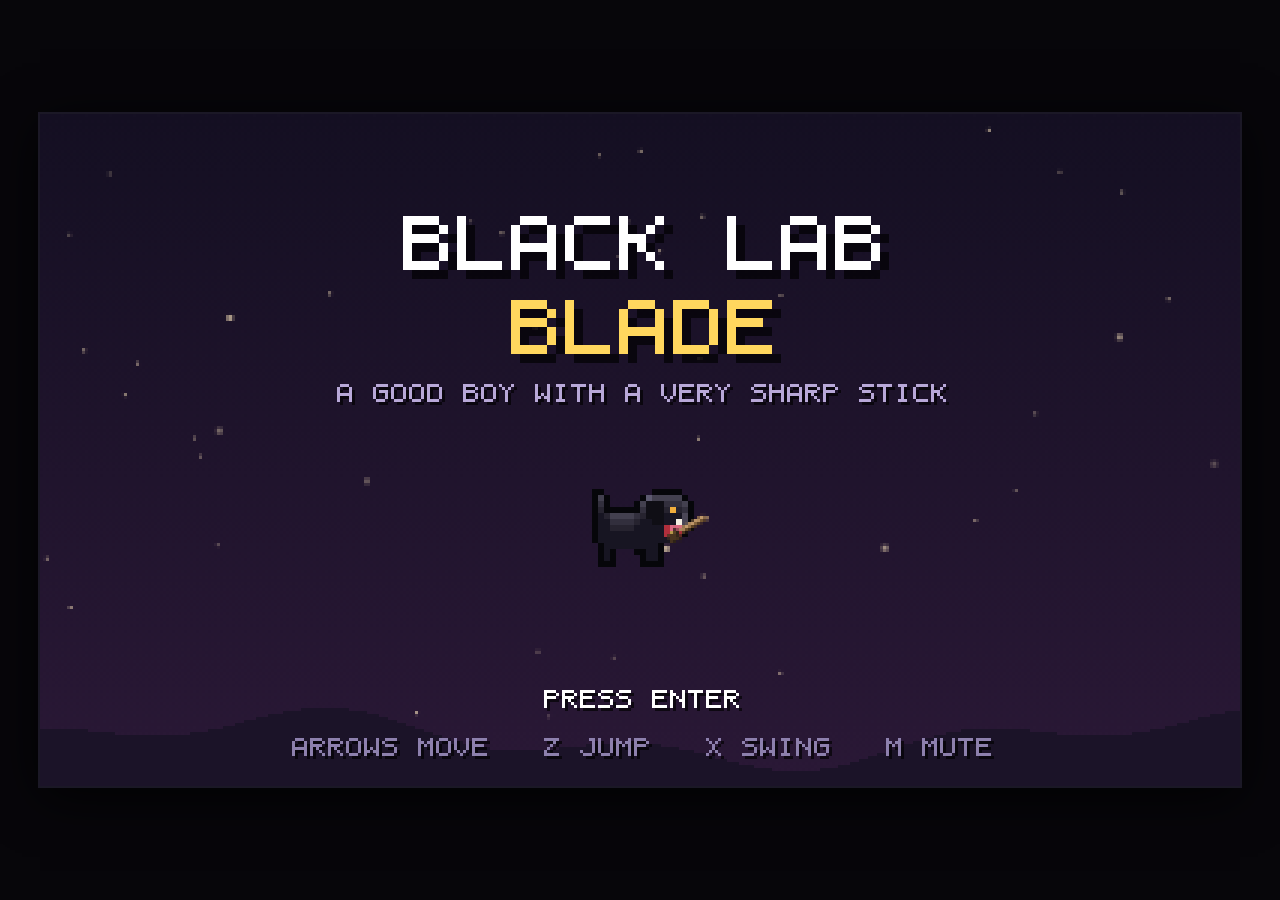
==== commit 5450cf26: "Rework jump feel, add secrets, depth layers and touch controls Jump: a tap was 1.1 tiles and a hold " ====
--- a/index.html
+++ b/index.html
@@ -2,7 +2,12 @@
 <html lang="en">
 <head>
 <meta charset="utf-8">
-<meta name="viewport" content="width=device-width,initial-scale=1,user-scalable=no,viewport-fit=cover">
+<meta name="viewport" content="width=device-width,initial-scale=1,maximum-scale=1,user-scalable=no,viewport-fit=cover">
+<meta name="theme-color" content="#0b0a12">
+<meta name="mobile-web-app-capable" content="yes">
+<meta name="apple-mobile-web-app-capable" content="yes">
+<meta name="apple-mobile-web-app-status-bar-style" content="black-translucent">
+<meta name="apple-mobile-web-app-title" content="Black Lab Blade">
 <title>Black Lab Blade</title>
 <link rel="stylesheet" href="src/style.css">
 </head>
@@ -11,13 +16,15 @@
     <canvas id="screen" width="400" height="224"></canvas>
     <div id="touch" class="hidden">
       <div class="pad">
-        <button class="tbtn" data-key="left">&#9664;</button>
-        <button class="tbtn" data-key="right">&#9654;</button>
+        <button class="tbtn dpad" data-key="left" aria-label="Left">&#9664;</button>
+        <button class="tbtn dpad" data-key="right" aria-label="Right">&#9654;</button>
+        <button class="tbtn small" data-key="down" aria-label="Down">&#9660;</button>
       </div>
       <div class="acts">
-        <button class="tbtn" data-key="attack">SWING</button>
-        <button class="tbtn" data-key="jump">JUMP</button>
+        <button class="tbtn act atk" data-key="attack" aria-label="Swing">SWING</button>
+        <button class="tbtn act jmp" data-key="jump" aria-label="Jump">JUMP</button>
       </div>
+      <button class="tbtn sys" data-key="pause" aria-label="Pause">II</button>
     </div>
   </div>
   <script src="src/util.js"></script>
--- a/src/style.css
+++ b/src/style.css
@@ -3,6 +3,7 @@
   width:100%; height:100%; background:#07060a; overflow:hidden;
   font-family: ui-monospace, "SFMono-Regular", Menlo, Consolas, monospace;
   -webkit-user-select:none; user-select:none; -webkit-tap-highlight-color:transparent;
+  overscroll-behavior:none; touch-action:none;
 }
 #wrap { position:fixed; inset:0; display:flex; align-items:center; justify-content:center; }
 #screen {
@@ -10,13 +11,36 @@
   background:#0b0a12; display:block;
   box-shadow: 0 0 0 2px #1b1826, 0 10px 50px rgba(0,0,0,.8);
 }
-#touch { position:fixed; inset:auto 0 0 0; display:flex; justify-content:space-between;
-  padding:12px 16px calc(12px + env(safe-area-inset-bottom)); pointer-events:none; }
+
+/* ---- touch controls: hidden unless the device has a touchscreen,
+        and switchable from the pause menu ---- */
+#touch { position:fixed; inset:0; pointer-events:none; z-index:5; }
 #touch.hidden { display:none; }
-.pad, .acts { display:flex; gap:12px; pointer-events:auto; }
+#touch .pad, #touch .acts {
+  position:absolute; bottom:calc(14px + env(safe-area-inset-bottom));
+  display:flex; gap:10px; pointer-events:auto; align-items:flex-end;
+}
+#touch .pad  { left:calc(14px + env(safe-area-inset-left)); }
+#touch .acts { right:calc(14px + env(safe-area-inset-right)); }
 .tbtn {
-  min-width:64px; height:64px; border-radius:14px; border:2px solid #4a4360;
-  background:rgba(28,24,40,.72); color:#ded7f0; font:600 13px/1 ui-monospace,monospace;
-  padding:0 14px; touch-action:none;
+  border-radius:16px; border:2px solid rgba(150,135,190,.55);
+  background:rgba(24,20,36,.55); color:#e6dcf7;
+  font:700 13px/1 ui-monospace,monospace; touch-action:none;
+  backdrop-filter:blur(2px); -webkit-backdrop-filter:blur(2px);
+  display:flex; align-items:center; justify-content:center;
 }
-.tbtn:active { background:rgba(96,84,140,.85); }
+.tbtn:active { background:rgba(120,100,175,.8); border-color:#cbbdf0; transform:translateY(1px); }
+.dpad  { width:74px; height:74px; font-size:22px; }
+.small { width:58px; height:58px; font-size:16px; opacity:.8; }
+.act   { width:80px; height:80px; font-size:12px; }
+.jmp   { background:rgba(58,40,96,.62); }
+.atk   { background:rgba(96,36,48,.62); margin-bottom:22px; }
+.sys {
+  position:absolute; top:calc(10px + env(safe-area-inset-top));
+  right:calc(12px + env(safe-area-inset-right));
+  width:46px; height:38px; font-size:13px; pointer-events:auto; opacity:.75;
+}
+@media (max-height:420px) {
+  .dpad { width:64px; height:64px; } .act { width:70px; height:70px; }
+  .small { width:50px; height:50px; }
+}
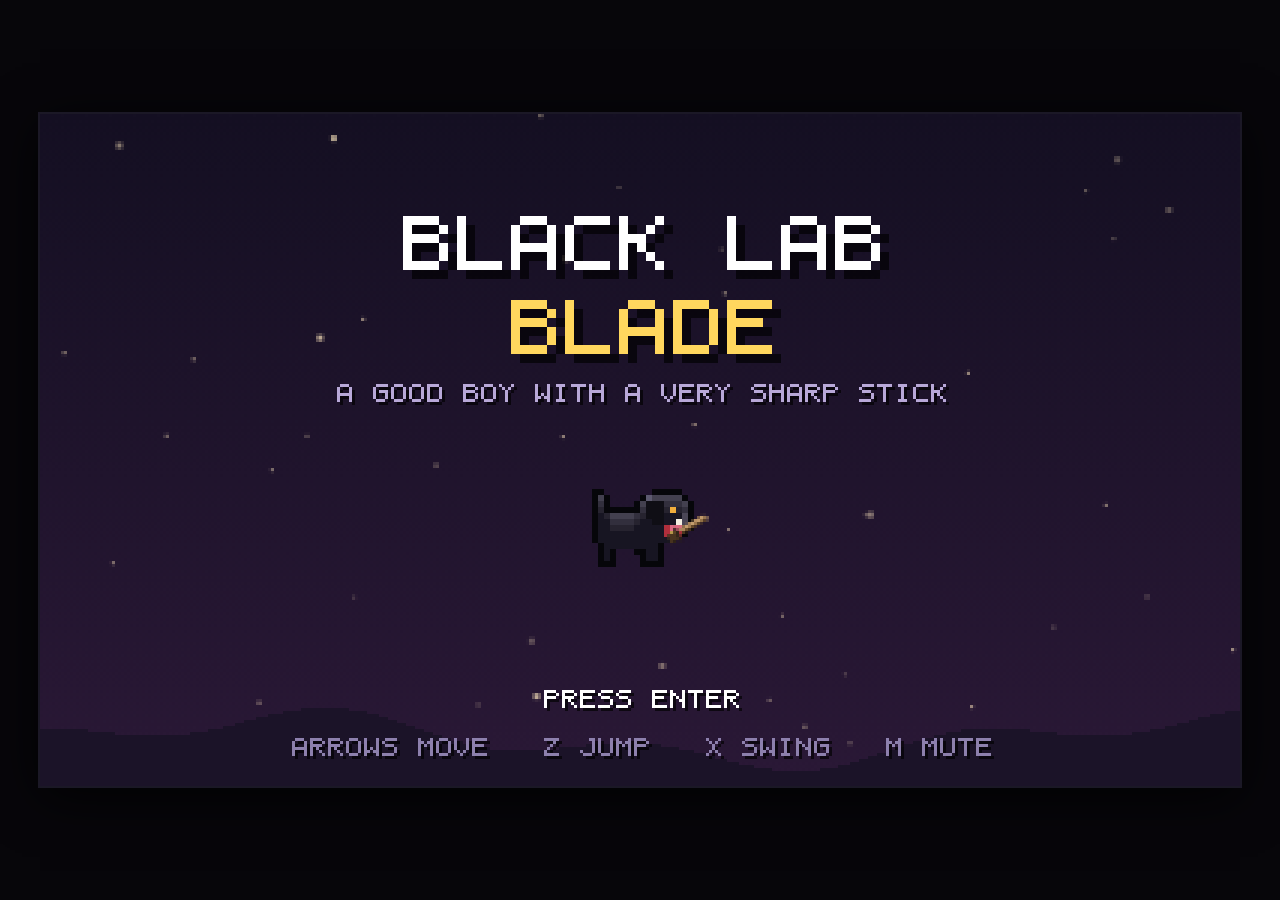
==== commit d478fae4: "Carve levels from rock, tighten the jump, fix idle and secrets Standing-still shuffle: gravity pulle" ====
--- a/index.html
+++ b/index.html
@@ -15,11 +15,8 @@
   <div id="wrap">
     <canvas id="screen" width="400" height="224"></canvas>
     <div id="touch" class="hidden">
-      <div class="pad">
-        <button class="tbtn dpad" data-key="left" aria-label="Left">&#9664;</button>
-        <button class="tbtn dpad" data-key="right" aria-label="Right">&#9654;</button>
-        <button class="tbtn small" data-key="down" aria-label="Down">&#9660;</button>
-      </div>
+      <div id="stickzone"></div>
+      <div id="stick"><div id="knob"></div></div>
       <div class="acts">
         <button class="tbtn act atk" data-key="attack" aria-label="Swing">SWING</button>
         <button class="tbtn act jmp" data-key="jump" aria-label="Jump">JUMP</button>
--- a/src/style.css
+++ b/src/style.css
@@ -12,35 +12,53 @@
   box-shadow: 0 0 0 2px #1b1826, 0 10px 50px rgba(0,0,0,.8);
 }
 
-/* ---- touch controls: hidden unless the device has a touchscreen,
-        and switchable from the pause menu ---- */
+/* ---- touch controls: invisible until the screen is actually touched,
+        so keyboard and gamepad players never see them ---- */
 #touch { position:fixed; inset:0; pointer-events:none; z-index:5; }
 #touch.hidden { display:none; }
-#touch .pad, #touch .acts {
-  position:absolute; bottom:calc(14px + env(safe-area-inset-bottom));
-  display:flex; gap:10px; pointer-events:auto; align-items:flex-end;
+
+/* the left half is a catch area; the stick springs up wherever you press */
+#stickzone {
+  position:absolute; left:0; top:0; bottom:0; width:50%;
+  pointer-events:auto; touch-action:none;
 }
-#touch .pad  { left:calc(14px + env(safe-area-inset-left)); }
-#touch .acts { right:calc(14px + env(safe-area-inset-right)); }
+#stick {
+  position:absolute; width:116px; height:116px; margin:-58px 0 0 -58px;
+  border-radius:50%; border:2px solid rgba(150,135,190,.42);
+  background:radial-gradient(circle at 50% 50%, rgba(40,32,60,.42), rgba(20,16,32,.30));
+  opacity:0; transition:opacity .12s ease; pointer-events:none;
+}
+#stick.live { opacity:1; }
+#knob {
+  position:absolute; left:50%; top:50%; width:52px; height:52px;
+  margin:-26px 0 0 -26px; border-radius:50%;
+  border:2px solid rgba(203,189,240,.85);
+  background:radial-gradient(circle at 40% 35%, rgba(150,130,205,.95), rgba(70,56,112,.9));
+  box-shadow:0 2px 10px rgba(0,0,0,.45);
+}
+#touch .acts {
+  position:absolute; right:calc(16px + env(safe-area-inset-right));
+  bottom:calc(16px + env(safe-area-inset-bottom));
+  display:flex; gap:12px; align-items:flex-end; pointer-events:auto;
+}
 .tbtn {
-  border-radius:16px; border:2px solid rgba(150,135,190,.55);
+  border-radius:50%; border:2px solid rgba(150,135,190,.55);
   background:rgba(24,20,36,.55); color:#e6dcf7;
-  font:700 13px/1 ui-monospace,monospace; touch-action:none;
+  font:700 12px/1 ui-monospace,monospace; touch-action:none;
   backdrop-filter:blur(2px); -webkit-backdrop-filter:blur(2px);
   display:flex; align-items:center; justify-content:center;
 }
-.tbtn:active { background:rgba(120,100,175,.8); border-color:#cbbdf0; transform:translateY(1px); }
-.dpad  { width:74px; height:74px; font-size:22px; }
-.small { width:58px; height:58px; font-size:16px; opacity:.8; }
-.act   { width:80px; height:80px; font-size:12px; }
-.jmp   { background:rgba(58,40,96,.62); }
-.atk   { background:rgba(96,36,48,.62); margin-bottom:22px; }
+.tbtn:active { background:rgba(120,100,175,.85); border-color:#cbbdf0; transform:translateY(1px); }
+.act { width:84px; height:84px; }
+.jmp { background:rgba(58,40,96,.62); }
+.atk { background:rgba(96,36,48,.62); margin-bottom:26px; }
 .sys {
   position:absolute; top:calc(10px + env(safe-area-inset-top));
   right:calc(12px + env(safe-area-inset-right));
-  width:46px; height:38px; font-size:13px; pointer-events:auto; opacity:.75;
+  width:44px; height:40px; border-radius:14px; font-size:13px;
+  pointer-events:auto; opacity:.7;
 }
 @media (max-height:420px) {
-  .dpad { width:64px; height:64px; } .act { width:70px; height:70px; }
-  .small { width:50px; height:50px; }
+  .act { width:72px; height:72px; }
+  #stick { width:100px; height:100px; margin:-50px 0 0 -50px; }
 }
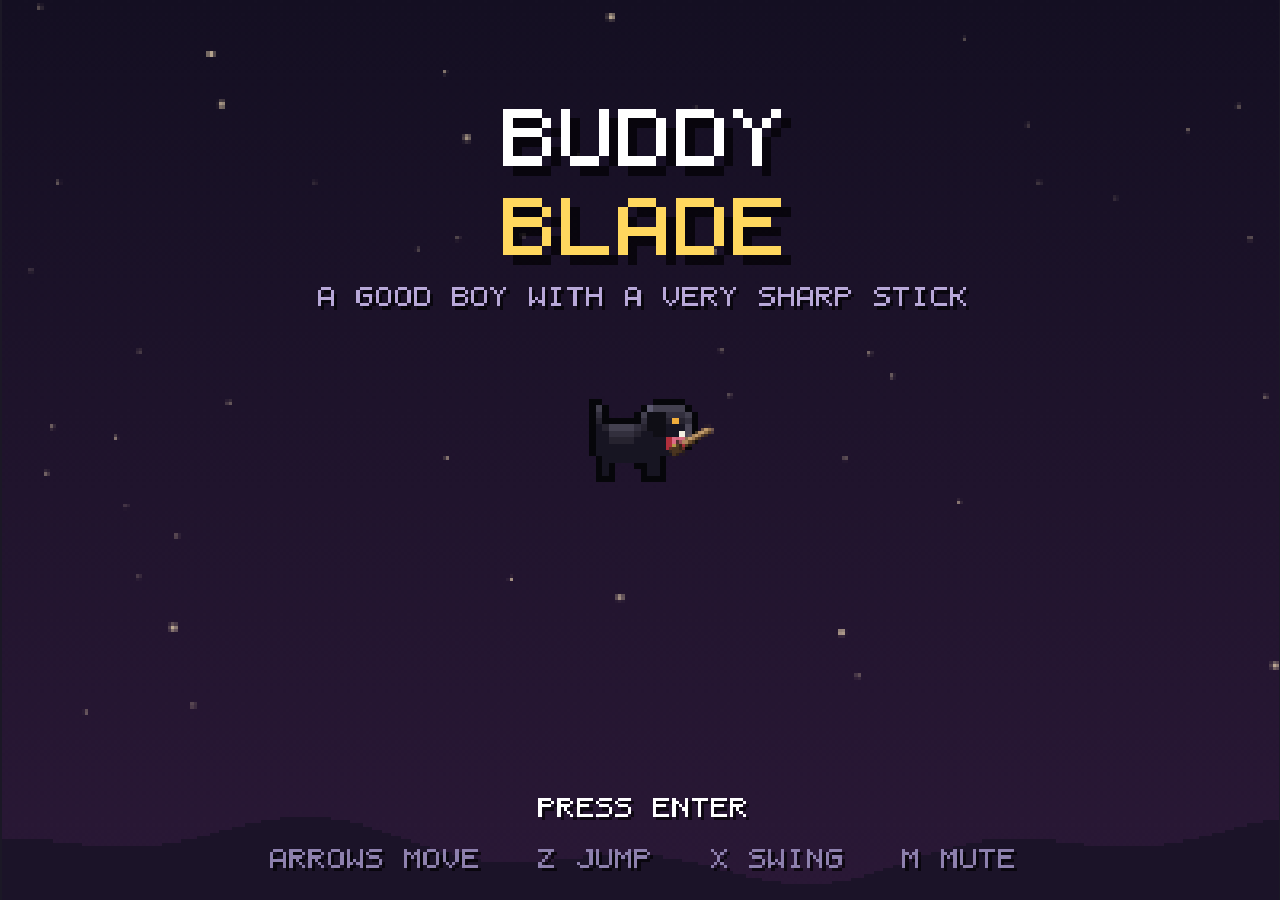
==== commit ec4717b1: "Rename to Buddy Blade; fit every aspect ratio; fix touch lockout Screen fit: integer-only scaling dr" ====
--- a/index.html
+++ b/index.html
@@ -7,8 +7,8 @@
 <meta name="mobile-web-app-capable" content="yes">
 <meta name="apple-mobile-web-app-capable" content="yes">
 <meta name="apple-mobile-web-app-status-bar-style" content="black-translucent">
-<meta name="apple-mobile-web-app-title" content="Black Lab Blade">
-<title>Black Lab Blade</title>
+<meta name="apple-mobile-web-app-title" content="Buddy Blade">
+<title>Buddy Blade</title>
 <link rel="stylesheet" href="src/style.css">
 </head>
 <body>
--- a/src/style.css
+++ b/src/style.css
@@ -14,8 +14,14 @@
 
 /* ---- touch controls: invisible until the screen is actually touched,
         so keyboard and gamepad players never see them ---- */
-#touch { position:fixed; inset:0; pointer-events:none; z-index:5; }
+#touch { position:fixed; inset:0; pointer-events:none; z-index:5;
+         transition:opacity .25s ease; }
 #touch.hidden { display:none; }
+/* faded while your thumb is off the glass - still live, so a tap brings
+   it straight back */
+#touch.idle #stick, #touch.idle .acts { opacity:0; }
+#touch.idle .sys { opacity:.30; }
+#stick, .acts, .sys { transition:opacity .25s ease; }
 
 /* the left half is a catch area; the stick springs up wherever you press */
 #stickzone {
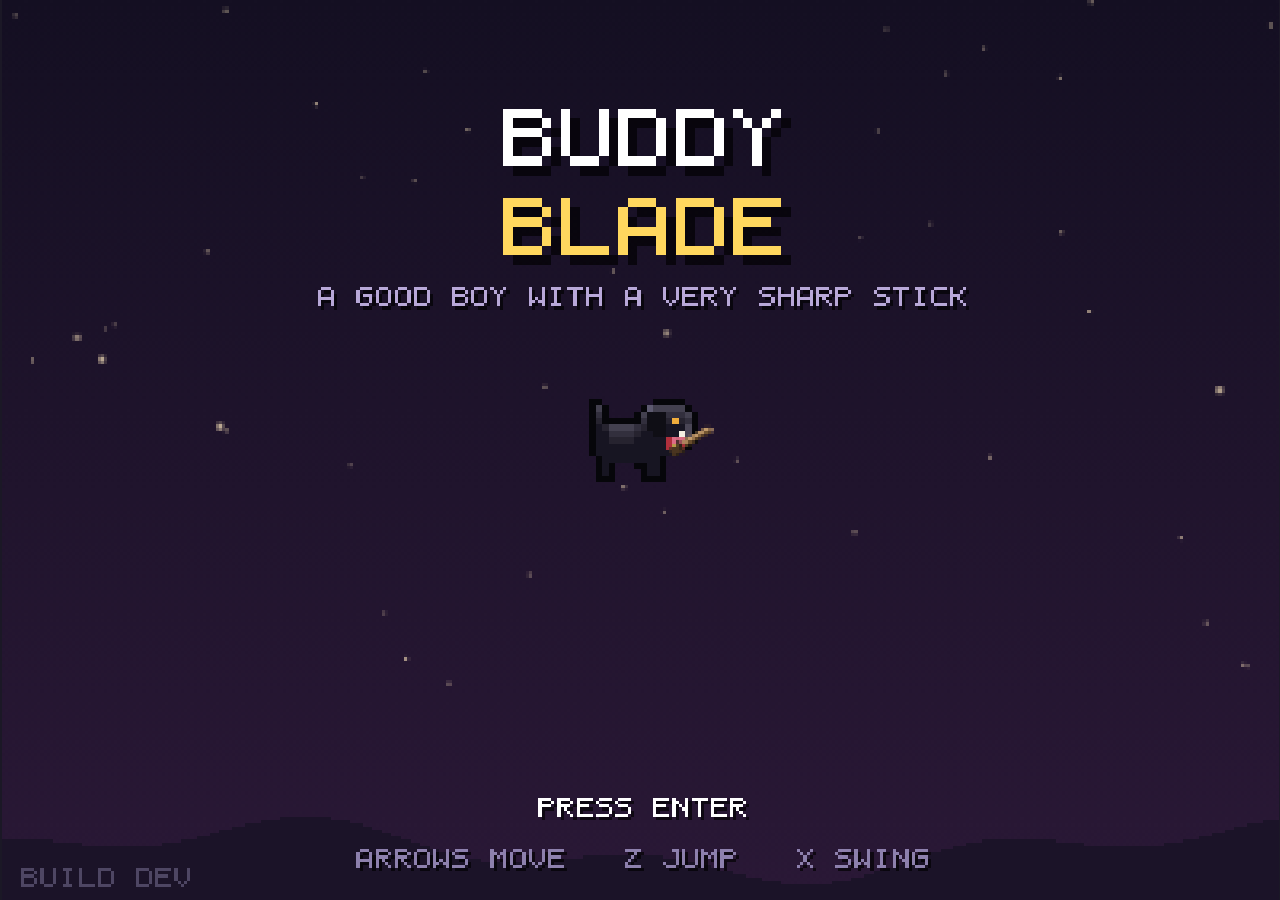
==== commit de3fc8ae: "Real buttons on the results screen; keep the loop alive on errors The results screen was unreachable" ====
--- a/index.html
+++ b/index.html
@@ -23,6 +23,10 @@
       </div>
       <button class="tbtn sys" data-key="pause" aria-label="Pause">II</button>
     </div>
+    <div id="menubtns" class="hidden">
+      <button class="mbtn" id="mb-left">LEVEL SELECT</button>
+      <button class="mbtn" id="mb-right">PLAY AGAIN</button>
+    </div>
   </div>
   <script src="src/util.js"></script>
   <script src="src/input.js"></script>
--- a/src/style.css
+++ b/src/style.css
@@ -68,3 +68,23 @@
   .act { width:72px; height:72px; }
   #stick { width:100px; height:100px; margin:-50px 0 0 -50px; }
 }
+
+/* Result-screen actions. These are real DOM buttons, not drawn into the
+   canvas: the canvas sits under a full-screen overlay whose stick zone
+   swallows taps, so anything painted on it can be unreachable. */
+#menubtns {
+  position:fixed; left:0; right:0;
+  bottom:calc(18px + env(safe-area-inset-bottom));
+  display:flex; justify-content:center; gap:16px;
+  z-index:20; pointer-events:none;
+}
+#menubtns.hidden { display:none; }
+.mbtn {
+  pointer-events:auto; touch-action:manipulation;
+  min-width:172px; padding:16px 22px; border-radius:14px;
+  border:2px solid #8d7fc0; background:rgba(34,28,52,.94);
+  color:#f2ecff; font:700 15px/1 ui-monospace,monospace; letter-spacing:.5px;
+  box-shadow:0 4px 18px rgba(0,0,0,.55);
+}
+.mbtn:active { background:#6b58a8; transform:translateY(2px); }
+@media (max-width:520px) { .mbtn { min-width:132px; padding:14px 12px; font-size:13px; } }
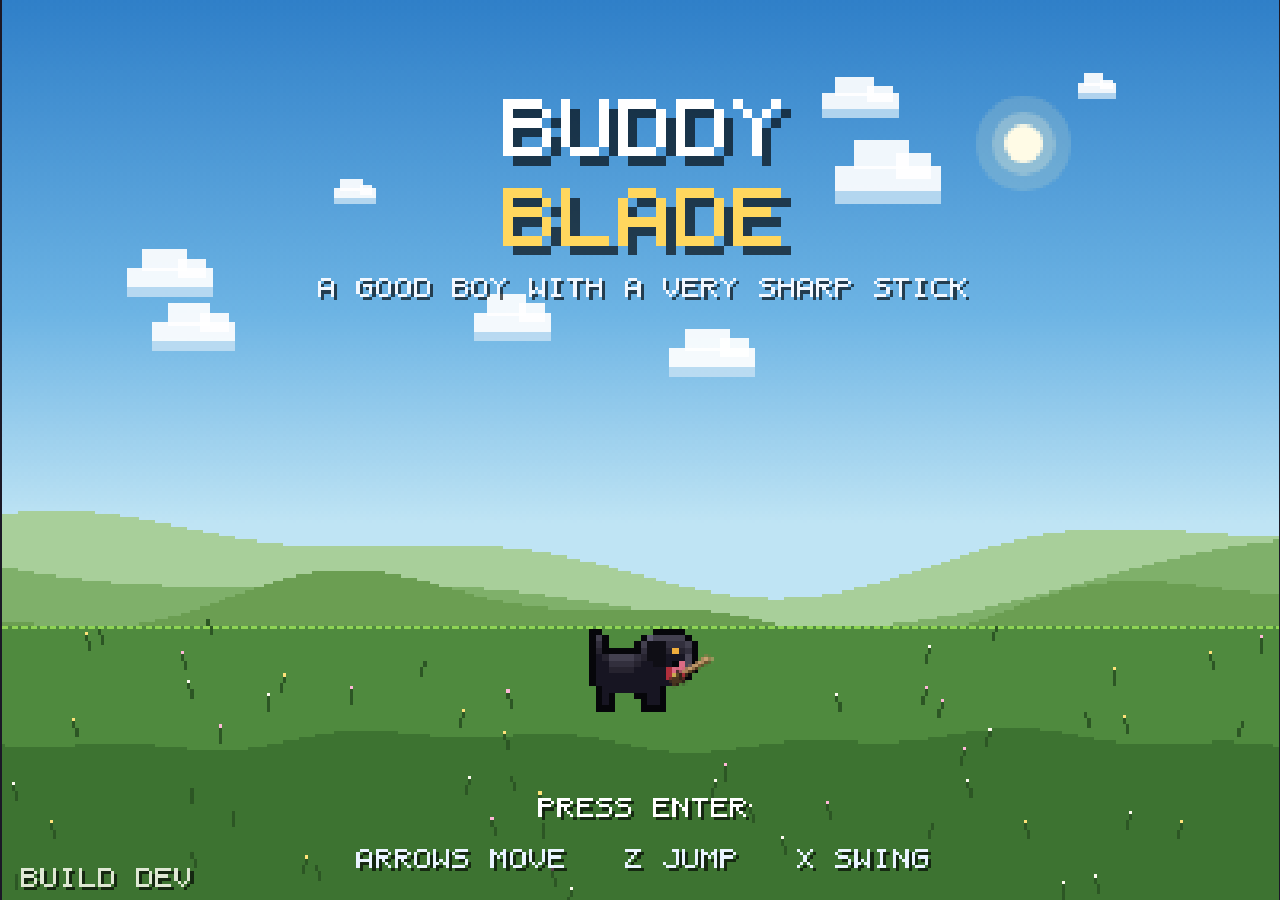
==== commit 967ec2f4: "Open the menus onto a field, and fix what the gauge and the map hid The map only ever drew stage 1-1" ====
--- a/index.html
+++ b/index.html
@@ -23,6 +23,9 @@
       </div>
       <button class="tbtn sys" data-key="pause" aria-label="Pause">II</button>
     </div>
+    <div id="popupbtn" class="hidden">
+      <button class="mbtn" id="pb-ok">GOT IT!</button>
+    </div>
     <div id="menubtns" class="hidden">
       <button class="mbtn" id="mb-left">LEVEL SELECT</button>
       <button class="mbtn" id="mb-right">PLAY AGAIN</button>
--- a/src/style.css
+++ b/src/style.css
@@ -87,4 +87,15 @@
   box-shadow:0 4px 18px rgba(0,0,0,.55);
 }
 .mbtn:active { background:#6b58a8; transform:translateY(2px); }
+/* which one a controller or keyboard has highlighted */
+.mbtn.sel { border-color:#ffd75e; background:rgba(92,72,150,.96); box-shadow:0 0 0 2px rgba(255,215,94,.35), 0 4px 18px rgba(0,0,0,.55); }
 @media (max-width:520px) { .mbtn { min-width:132px; padding:14px 12px; font-size:13px; } }
+
+/* Dismiss button for a loot popup. Same treatment as the result-screen
+   buttons, for the same reason: the canvas can be covered by the pad. */
+#popupbtn {
+  position:fixed; left:0; right:0;
+  bottom:calc(16px + env(safe-area-inset-bottom));
+  display:flex; justify-content:center; z-index:22; pointer-events:none;
+}
+#popupbtn.hidden { display:none; }
